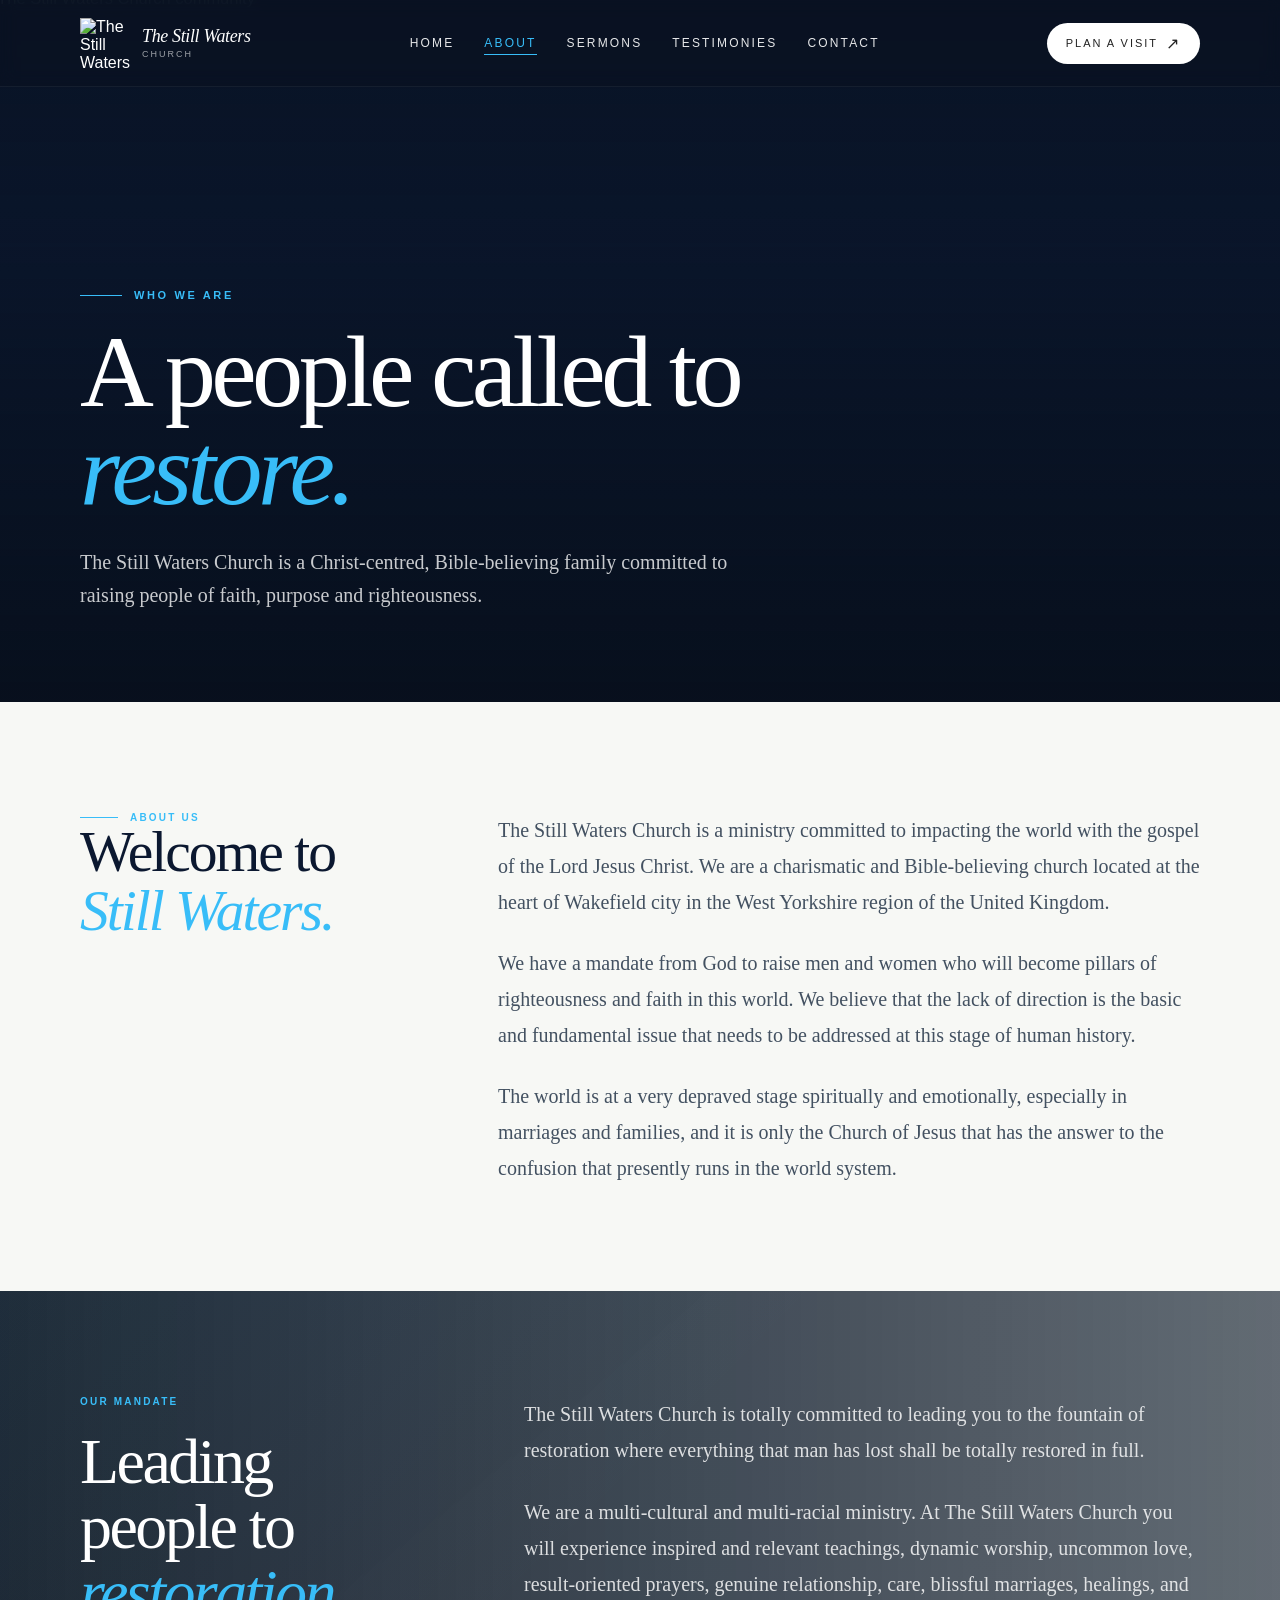
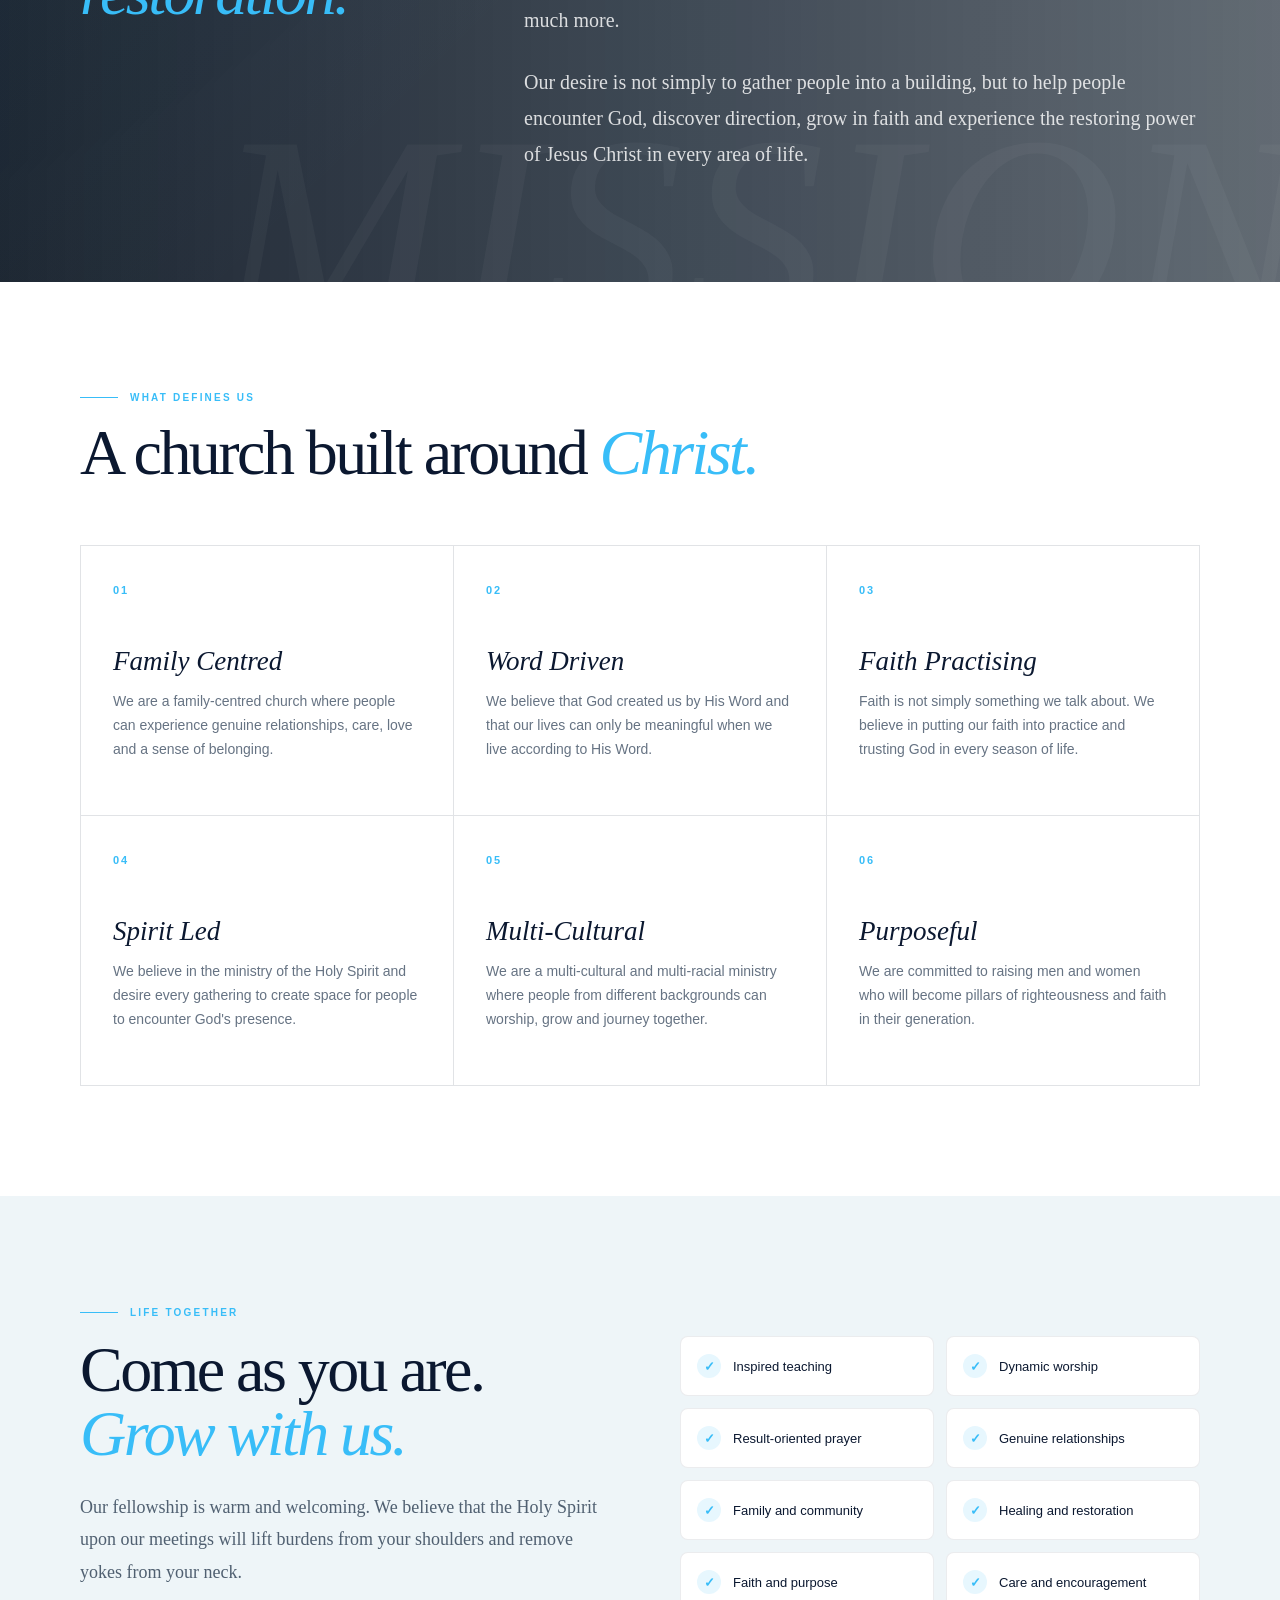
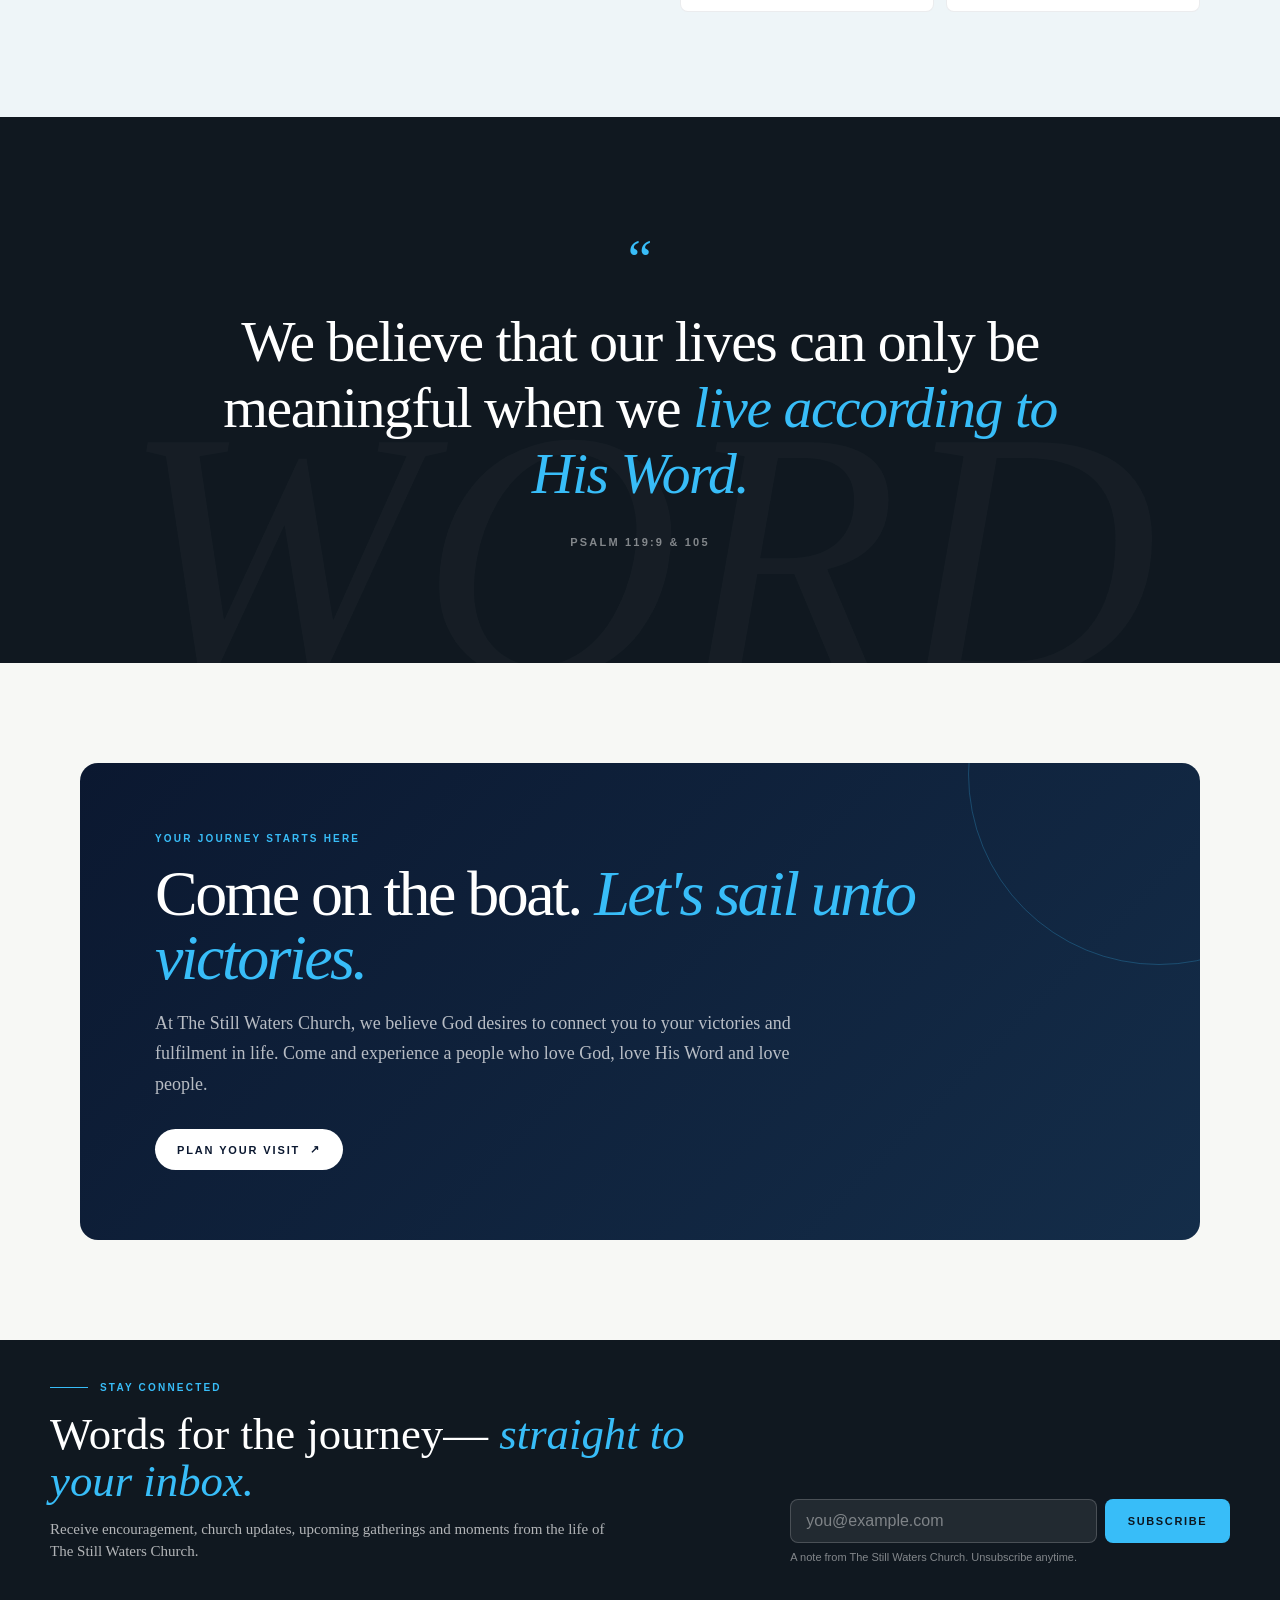
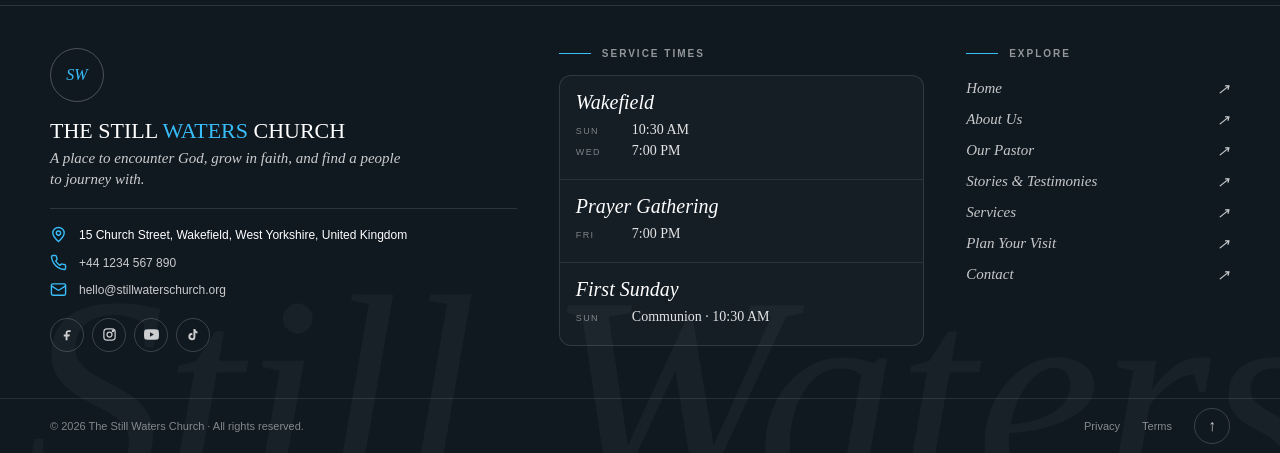
==== about.html @ c9cd7950 "Add files via upload" ====
<!DOCTYPE html>
<html lang="en">
<head>

<meta charset="UTF-8">
<meta name="viewport" content="width=device-width, initial-scale=1.0">

<title>About Us | The Still Waters Church</title>

<style>

/* =========================================================
   THE STILL WATERS CHURCH
   ABOUT US PAGE
========================================================= */

:root {
  --sw-blue: #38BDF8;
  --sw-blue-light: #7dd3fc;
  --sw-navy: #0b1830;
  --sw-dark: #101820;
  --sw-dark-2: #17232d;
  --sw-white: #ffffff;
  --sw-offwhite: #f7f8f5;
  --sw-text: #263444;
  --sw-muted: #667383;
  --sw-border: rgba(11,24,48,0.12);
}

* {
  box-sizing: border-box;
}

html {
  scroll-behavior: smooth;
}

body {
  margin: 0;
  overflow-x: hidden;
  background: var(--sw-offwhite);
  color: var(--sw-text);
  font-family: Arial, Helvetica, sans-serif;
}

img {
  max-width: 100%;
}

button,
input {
  font: inherit;
}

.container {
  width: 100%;
  max-width: 1200px;
  margin: 0 auto;
  padding-left: 24px;
  padding-right: 24px;
}


/* =========================================================
   FIXED NAVIGATION
========================================================= */

.hero-nav {
  position: fixed;
  top: 0;
  left: 0;
  right: 0;

  z-index: 1000;

  width: 100%;

  background: rgba(10, 15, 25, 0.22);

  backdrop-filter: blur(8px);
  -webkit-backdrop-filter: blur(8px);

  border-bottom: 1px solid rgba(255,255,255,0.05);

  transition:
    background-color 0.4s ease,
    box-shadow 0.4s ease,
    border-color 0.4s ease,
    backdrop-filter 0.4s ease;
}

.hero-nav.scrolled {
  background: rgba(255,255,255,0.96);

  border-bottom-color:
    rgba(11,24,48,0.12);

  box-shadow:
    0 8px 30px rgba(11,24,48,0.12);

  backdrop-filter: blur(18px);
  -webkit-backdrop-filter: blur(18px);
}

.nav-inner {
  display: flex;
  align-items: center;
  justify-content: space-between;

  padding-top: 18px;
  padding-bottom: 18px;

  transition: padding 0.3s ease;
}

.hero-nav.scrolled .nav-inner {
  padding-top: 12px;
  padding-bottom: 12px;
}


/* =========================================================
   BRAND
========================================================= */

.brand {
  display: flex;
  align-items: center;
  gap: 12px;

  color: white;
  text-decoration: none;
}

.brand-logo {
  width: 50px;
  height: 50px;

  object-fit: contain;

  transition:
    transform 0.5s ease,
    width 0.3s ease,
    height 0.3s ease;
}

.brand:hover .brand-logo {
  transform: rotate(3deg);
}

.hero-nav.scrolled .brand-logo {
  width: 42px;
  height: 42px;
}

.brand-name {
  display: flex;
  flex-direction: column;
  line-height: 1;
}

.brand-main {
  font-family:
    Georgia,
    "Times New Roman",
    serif;

  font-style: italic;
  font-weight: 300;
  font-size: 18px;

  letter-spacing: -0.02em;

  color: white;
}

.brand-sub {
  margin-top: 5px;

  font-size: 9px;
  font-weight: 500;

  text-transform: uppercase;
  letter-spacing: 0.22em;

  color: rgba(255,255,255,0.6);
}

.hero-nav.scrolled .brand-main,
.hero-nav.scrolled .brand-sub {
  color: var(--sw-navy) !important;
}


/* =========================================================
   DESKTOP NAV
========================================================= */

.desktop-nav {
  display: none;
  align-items: center;
  gap: 2px;
}

.nav-item {
  position: relative;
}

.nav-link,
.nav-dropdown {
  display: inline-flex;

  align-items: center;

  gap: 7px;

  padding: 10px 14px;

  border: none;

  background: transparent;

  color: rgba(255, 255, 255, 0.9);

  text-decoration: none;

  font-size: 12px;

  font-weight: 500;

  text-transform: uppercase;

  letter-spacing: 0.18em;

  cursor: pointer;

  transition: color 0.3s ease;
}

.nav-link:hover,
.nav-dropdown:hover {
  color: #38BDF8;
}


/* Text inside navigation links */

.nav-link span:first-child,
.nav-dropdown span:first-child {
  position: relative;
}


/* Underline */

.nav-link span:first-child::after,
.nav-dropdown span:first-child::after {
  content: "";

  position: absolute;

  left: 0;
  right: 0;

  bottom: -5px;

  height: 1px;

  background: #38BDF8;

  transform: scaleX(0);

  transform-origin: left;

  transition: transform 0.3s ease;
}


/* Hover underline */

.nav-link:hover span:first-child::after,
.nav-dropdown:hover span:first-child::after {
  transform: scaleX(1);
}


/* CURRENT PAGE underline */

.nav-link.nav-active span:first-child::after,
.nav-dropdown.nav-active span:first-child::after {
  transform: scaleX(1);
}


/* Keep current page text blue */

.nav-link.nav-active,
.nav-dropdown.nav-active {
  color: #38BDF8;
}


.chevron {
  font-size: 11px;

  transition: transform 0.3s ease;
}

.nav-dropdown:hover .chevron {
  transform: rotate(180deg);
}

.hero-nav.scrolled .nav-link,
.hero-nav.scrolled .nav-dropdown,
.hero-nav.scrolled .chevron {
  color: var(--sw-navy) !important;
}


/* Keep active page blue even after scrolling */

.hero-nav.scrolled .nav-link.nav-active,
.hero-nav.scrolled .nav-dropdown.nav-active {
  color: var(--sw-blue) !important;
}


/* =========================================================
   NAV CTA
========================================================= */

.nav-right {
  display: flex;
  align-items: center;
  gap: 8px;
}

.nav-cta {
  display: none;
  align-items: center;
  gap: 8px;

  margin-left: 8px;

  padding: 11px 19px;

  border-radius: 999px;

  background: white;
  color: #222;

  text-decoration: none;

  font-size: 11px;
  font-weight: 500;

  text-transform: uppercase;
  letter-spacing: 0.18em;

  transition:
    background 0.3s ease,
    color 0.3s ease;
}

.nav-cta:hover {
  background: var(--sw-blue);
  color: white;
}

.hero-nav.scrolled .nav-cta {
  background: var(--sw-navy);
  color: white;
}

.hero-nav.scrolled .nav-cta:hover {
  background: var(--sw-blue);
  color: var(--sw-navy);
}

.nav-cta-arrow {
  font-size: 16px;
}


/* =========================================================
   MOBILE MENU
========================================================= */

.mobile-menu {
  display: inline-flex;

  align-items: center;
  justify-content: center;

  width: 40px;
  height: 40px;

  margin-left: 4px;

  border: 1px solid rgba(255,255,255,0.3);
  border-radius: 50%;

  background: transparent;
  color: white;

  cursor: pointer;
}

.hero-nav.scrolled .mobile-menu {
  border-color: rgba(11,24,48,0.24);
  color: var(--sw-navy);
}

.mobile-menu-icon {
  position: relative;

  width: 18px;
  height: 14px;
}

.mobile-menu-icon span {
  position: absolute;
  left: 0;

  width: 18px;
  height: 1.5px;

  background: white;

  transition:
    transform 0.3s ease,
    top 0.3s ease,
    opacity 0.3s ease;
}

.hero-nav.scrolled .mobile-menu-icon span {
  background: var(--sw-navy);
}

.mobile-menu-icon span:nth-child(1) {
  top: 0;
}

.mobile-menu-icon span:nth-child(2) {
  top: 6px;
}

.mobile-menu-icon span:nth-child(3) {
  top: 12px;
}

.mobile-menu.active .mobile-menu-icon span:nth-child(1) {
  top: 6px;
  transform: rotate(45deg);
}

.mobile-menu.active .mobile-menu-icon span:nth-child(2) {
  opacity: 0;
}

.mobile-menu.active .mobile-menu-icon span:nth-child(3) {
  top: 6px;
  transform: rotate(-45deg);
}


/* =========================================================
   MOBILE NAV
========================================================= */

.mobile-nav {
  position: absolute;

  top: calc(100% + 8px);

  left: 20px;
  right: 20px;

  padding: 12px;

  border:
    1px solid
    rgba(255,255,255,0.15);

  border-radius: 18px;

  background:
    rgba(8,15,25,0.97);

  backdrop-filter: blur(18px);
  -webkit-backdrop-filter: blur(18px);

  opacity: 0;
  visibility: hidden;

  transform: translateY(-10px);

  transition:
    opacity 0.3s ease,
    transform 0.3s ease,
    visibility 0.3s ease;

  pointer-events: none;
}

.mobile-nav.active {
  opacity: 1;
  visibility: visible;

  transform: translateY(0);

  pointer-events: auto;
}

.mobile-nav a {
  width: 100%;

  display: flex;
  align-items: center;
  justify-content: space-between;

  padding: 14px;

  color: rgba(255,255,255,0.9);

  text-decoration: none;

  font-size: 12px;
  font-weight: 500;

  text-transform: uppercase;
  letter-spacing: 0.18em;

  border-radius: 10px;

  transition:
    color 0.3s ease,
    background 0.3s ease;
}

.mobile-nav a:hover {
  color: var(--sw-blue);

  background:
    rgba(56,189,248,0.08);
}


/* ACTIVE MOBILE PAGE */

.mobile-nav a.nav-active {
  color: var(--sw-blue);

  background:
    rgba(56,189,248,0.08);
}

.mobile-nav a.nav-active span:first-child {
  text-decoration: underline;
  text-decoration-color: var(--sw-blue);
  text-decoration-thickness: 1px;
  text-underline-offset: 5px;
}


.mobile-nav-divider {
  width: 100%;
  height: 1px;

  margin: 5px 0;

  background:
    rgba(255,255,255,0.08);
}

.mobile-visit {
  margin-top: 6px;

  background:
    var(--sw-blue) !important;

  color: white !important;

  justify-content: center !important;

  border-radius: 999px !important;
}


/* =========================================================
   ABOUT HERO
========================================================= */

.about-hero {
  position: relative;

  min-height: 78vh;

  display: flex;
  align-items: flex-end;

  overflow: hidden;

  background:
    #0b1830;
}

.about-hero-image {
  position: absolute;

  inset: 0;

  width: 100%;
  height: 100%;

  object-fit: cover;

  object-position: center;

  transform: scale(1.03);

  animation:
    aboutHeroImage 12s ease-out forwards;
}

@keyframes aboutHeroImage {

  from {
    transform: scale(1.08);
  }

  to {
    transform: scale(1.03);
  }

}

.about-hero-overlay {
  position: absolute;

  inset: 0;

  background:
    linear-gradient(
      to bottom,
      rgba(7,14,25,0.45),
      rgba(7,14,25,0.25) 35%,
      rgba(7,14,25,0.82) 100%
    );
}

.about-hero-content {
  position: relative;

  z-index: 2;

  width: 100%;

  padding-top: 160px;
  padding-bottom: 90px;
}

.about-hero-eyebrow {
  display: flex;
  align-items: center;
  gap: 12px;

  margin-bottom: 22px;
}

.about-hero-line {
  width: 42px;
  height: 1px;

  background:
    var(--sw-blue);
}

.about-hero-eyebrow span:last-child {
  color: var(--sw-blue);

  font-size: 11px;
  font-weight: 600;

  text-transform: uppercase;
  letter-spacing: 0.24em;
}

.about-hero-title {
  max-width: 900px;

  margin: 0;

  color: white;

  font-family:
    Georgia,
    "Times New Roman",
    serif;

  font-size:
    clamp(3.3rem, 8vw, 7.2rem);

  font-weight: 400;

  line-height: 0.95;

  letter-spacing: -0.045em;
}

.about-hero-title em {
  color: var(--sw-blue);

  font-weight: 300;
}

.about-hero-description {
  max-width: 650px;

  margin: 28px 0 0;

  color:
    rgba(255,255,255,0.78);

  font-family:
    Georgia,
    "Times New Roman",
    serif;

  font-size:
    clamp(16px, 2vw, 20px);

  line-height: 1.65;
}


/* =========================================================
   INTRODUCTION
========================================================= */

.about-intro {
  background: var(--sw-offwhite);

  padding:
    110px 0
    105px;
}

.about-intro-grid {
  display: grid;

  grid-template-columns:
    0.65fr 1.35fr;

  gap: 80px;

  align-items: start;
}

.section-label {
  display: flex;
  align-items: center;
  gap: 12px;

  color: var(--sw-blue);

  font-size: 10px;
  font-weight: 700;

  text-transform: uppercase;
  letter-spacing: 0.22em;
}

.section-label::before {
  content: "";

  width: 38px;
  height: 1px;

  background:
    var(--sw-blue);
}

.about-intro-title {
  margin: 0;

  font-family:
    Georgia,
    "Times New Roman",
    serif;

  font-size:
    clamp(2.4rem, 4.5vw, 4.5rem);

  font-weight: 400;

  line-height: 1.02;

  letter-spacing: -0.035em;

  color: var(--sw-navy);
}

.about-intro-title em {
  color: var(--sw-blue);
  font-weight: 300;
}

.about-copy {
  max-width: 760px;
}

.about-copy p {
  margin: 0 0 25px;

  font-family:
    Georgia,
    "Times New Roman",
    serif;

  font-size:
    clamp(17px, 1.6vw, 20px);

  line-height: 1.8;

  color:
    #435161;
}

.about-copy p:last-child {
  margin-bottom: 0;
}


/* =========================================================
   STATEMENT / MISSION SECTION
========================================================= */

.about-mission {
  position: relative;

  overflow: hidden;

  color: white;

  padding:
    105px 0
    110px;

  background-image:
    linear-gradient(
      90deg,
      rgba(7,16,29,0.91) 0%,
      rgba(7,20,36,0.78) 48%,
      rgba(7,20,36,0.62) 100%
    ),
    url("YOUR_MANDATE_BACKGROUND_IMAGE_URL_HERE");

  background-position:
    center center;

  background-size:
    cover;

  background-repeat:
    no-repeat;

  background-attachment:
    fixed;
}

.about-mission::after {
  content: "";

  position: absolute;

  inset: 0;

  background:
    linear-gradient(
      135deg,
      rgba(56,189,248,0.05),
      transparent 45%
    );

  pointer-events: none;
}

.about-mission::before {
  content: "MISSION";

  position: absolute;

  right: -30px;
  bottom: -65px;

  font-family:
    Georgia,
    "Times New Roman",
    serif;

  font-style: italic;

  font-size:
    clamp(8rem, 22vw, 20rem);

  line-height: 0.8;

  color:
    rgba(255,255,255,0.035);

  pointer-events: none;

  z-index: 1;
}

.about-mission-grid {
  position: relative;
  z-index: 2;

  display: grid;

  grid-template-columns:
    0.7fr 1.3fr;

  gap: 80px;
}

.about-mission-label {
  color: var(--sw-blue);

  font-size: 10px;
  font-weight: 700;

  text-transform: uppercase;
  letter-spacing: 0.22em;
}

.about-mission-title {
  margin: 22px 0 0;

  max-width: 350px;

  font-family:
    Georgia,
    "Times New Roman",
    serif;

  font-size:
    clamp(2.5rem, 5vw, 4.8rem);

  font-weight: 400;

  line-height: 1.02;

  letter-spacing: -0.04em;
}

.about-mission-title em {
  color: var(--sw-blue);

  font-weight: 300;
}

.about-mission-copy {
  max-width: 760px;
}

.about-mission-copy p {
  margin: 0 0 26px;

  color:
    rgba(255,255,255,0.82);

  font-family:
    Georgia,
    "Times New Roman",
    serif;

  font-size:
    clamp(17px, 1.6vw, 20px);

  line-height: 1.8;
}

.about-mission-copy p:last-child {
  margin-bottom: 0;
}


/* =========================================================
   VALUES
========================================================= */

.about-values {
  background: white;

  padding:
    110px 0;
}

.about-values-heading {
  max-width: 720px;

  margin-bottom: 60px;
}

.about-values-title {
  margin: 18px 0 0;

  font-family:
    Georgia,
    "Times New Roman",
    serif;

  font-size:
    clamp(2.5rem, 5vw, 4.8rem);

  font-weight: 400;

  line-height: 1;

  letter-spacing: -0.04em;

  color: var(--sw-navy);
}

.about-values-title em {
  color: var(--sw-blue);
}

.about-values-grid {
  display: grid;

  grid-template-columns:
    repeat(3, 1fr);

  border-top:
    1px solid var(--sw-border);

  border-left:
    1px solid var(--sw-border);
}

.about-value-card {
  min-height: 270px;

  padding: 38px 32px;

  border-right:
    1px solid var(--sw-border);

  border-bottom:
    1px solid var(--sw-border);

  transition:
    background 0.3s ease,
    transform 0.3s ease;
}

.about-value-card:hover {
  background:
    #f7fbfd;

  transform: translateY(-4px);
}

.about-value-number {
  display: block;

  margin-bottom: 50px;

  color: var(--sw-blue);

  font-size: 11px;
  font-weight: 700;

  letter-spacing: 0.18em;
}

.about-value-card h3 {
  margin: 0 0 13px;

  font-family:
    Georgia,
    "Times New Roman",
    serif;

  font-size: 27px;

  font-style: italic;

  font-weight: 400;

  color: var(--sw-navy);
}

.about-value-card p {
  margin: 0;

  color: var(--sw-muted);

  font-size: 14px;

  line-height: 1.7;
}


/* =========================================================
   EXPERIENCE SECTION
========================================================= */

.about-experience {
  background:
    #eef5f8;

  padding:
    105px 0;
}

.about-experience-grid {
  display: grid;

  grid-template-columns:
    1fr 1fr;

  gap: 80px;

  align-items: center;
}

.about-experience-title {
  margin: 20px 0 25px;

  font-family:
    Georgia,
    "Times New Roman",
    serif;

  font-size:
    clamp(2.5rem, 5vw, 4.6rem);

  font-weight: 400;

  line-height: 1;

  letter-spacing: -0.04em;

  color: var(--sw-navy);
}

.about-experience-title em {
  color: var(--sw-blue);
}

.about-experience-copy {
  color: #506071;

  font-family:
    Georgia,
    "Times New Roman",
    serif;

  font-size: 18px;

  line-height: 1.8;
}

.about-experience-list {
  display: grid;

  grid-template-columns:
    1fr 1fr;

  gap: 12px;

  margin-top: 35px;
}

.about-experience-item {
  display: flex;

  align-items: center;

  gap: 12px;

  min-height: 60px;

  padding: 14px 16px;

  background: white;

  border:
    1px solid
    rgba(11,24,48,0.08);

  border-radius: 8px;

  color: var(--sw-navy);

  font-size: 13px;
}

.about-experience-item::before {
  content: "✓";

  display: flex;

  align-items: center;
  justify-content: center;

  width: 24px;
  height: 24px;

  flex-shrink: 0;

  border-radius: 50%;

  background:
    rgba(56,189,248,0.12);

  color: var(--sw-blue);

  font-weight: 700;
}


/* =========================================================
   SCRIPTURE / CLOSING STATEMENT
========================================================= */

.about-scripture {
  position: relative;

  overflow: hidden;

  padding:
    115px 0;

  background:
    var(--sw-dark);

  color: white;

  text-align: center;
}

.about-scripture::before {
  content: "WORD";

  position: absolute;

  left: 50%;
  bottom: -100px;

  transform:
    translateX(-50%);

  font-family:
    Georgia,
    "Times New Roman",
    serif;

  font-size:
    clamp(10rem, 28vw, 25rem);

  font-style: italic;

  color:
    rgba(255,255,255,0.025);

  pointer-events: none;
}

.about-scripture-content {
  position: relative;
  z-index: 2;

  max-width: 850px;

  margin: 0 auto;
}

.about-scripture-mark {
  margin-bottom: 22px;

  color: var(--sw-blue);

  font-family:
    Georgia,
    "Times New Roman",
    serif;

  font-size: 55px;

  line-height: 1;
}

.about-scripture blockquote {
  margin: 0;

  font-family:
    Georgia,
    "Times New Roman",
    serif;

  font-size:
    clamp(2rem, 4.5vw, 4rem);

  font-weight: 400;

  line-height: 1.15;

  letter-spacing: -0.025em;
}

.about-scripture blockquote em {
  color: var(--sw-blue);

  font-weight: 300;
}

.about-scripture-reference {
  margin-top: 28px;

  color:
    rgba(255,255,255,0.48);

  font-size: 11px;
  font-weight: 600;

  text-transform: uppercase;
  letter-spacing: 0.2em;
}


/* =========================================================
   FINAL CTA
========================================================= */

.about-cta {
  background:
    var(--sw-offwhite);

  padding:
    100px 0;
}

.about-cta-box {
  position: relative;

  overflow: hidden;

  padding:
    70px 75px;

  border-radius: 18px;

  background:
    linear-gradient(
      135deg,
      #0b1830,
      #142d49
    );

  color: white;
}

.about-cta-box::after {
  content: "";

  position: absolute;

  width: 380px;
  height: 380px;

  right: -150px;
  top: -180px;

  border-radius: 50%;

  border:
    1px solid
    rgba(56,189,248,0.25);
}

.about-cta-content {
  position: relative;

  z-index: 2;

  max-width: 760px;
}

.about-cta-label {
  color: var(--sw-blue);

  font-size: 10px;
  font-weight: 700;

  text-transform: uppercase;
  letter-spacing: 0.22em;
}

.about-cta-title {
  margin: 18px 0 18px;

  font-family:
    Georgia,
    "Times New Roman",
    serif;

  font-size:
    clamp(2.4rem, 5vw, 4.8rem);

  font-weight: 400;

  line-height: 1;

  letter-spacing: -0.04em;
}

.about-cta-title em {
  color: var(--sw-blue);
}

.about-cta-text {
  max-width: 650px;

  margin: 0;

  color:
    rgba(255,255,255,0.7);

  font-family:
    Georgia,
    "Times New Roman",
    serif;

  font-size: 18px;

  line-height: 1.7;
}

.about-cta-button {
  display: inline-flex;

  align-items: center;

  gap: 10px;

  margin-top: 30px;

  padding: 14px 22px;

  border-radius: 999px;

  background: white;

  color: var(--sw-navy);

  text-decoration: none;

  font-size: 11px;
  font-weight: 700;

  text-transform: uppercase;
  letter-spacing: 0.17em;

  transition:
    background 0.3s ease,
    color 0.3s ease,
    transform 0.3s ease;
}

.about-cta-button:hover {
  background: var(--sw-blue);

  color: white;

  transform: translateY(-2px);
}


/* =========================================================
   SCROLL REVEAL
========================================================= */

.reveal {
  opacity: 0;

  transform: translateY(28px);

  transition:
    opacity 0.8s ease,
    transform 0.8s ease;
}

.reveal.visible {
  opacity: 1;

  transform: translateY(0);
}


/* =========================================================
   FOOTER
========================================================= */

.swc-footer {
  position: relative;

  overflow: hidden;

  background: var(--sw-dark);

  color: white;

  font-family:
    Arial,
    Helvetica,
    sans-serif;

  width: 100%;
}

.swc-footer * {
  box-sizing: border-box;
}

.swc-footer-background-word {
  position: absolute;

  right: -40px;
  bottom: -55px;

  pointer-events: none;

  white-space: nowrap;
}

.swc-footer-background-word span {
  font-family:
    Georgia,
    "Times New Roman",
    serif;

  font-size:
    clamp(9rem,22vw,22rem);

  font-style: italic;

  font-weight: 300;

  line-height: .8;

  color:
    rgba(255,255,255,.035);
}

.swc-footer-container {
  width:
    min(1180px,calc(100% - 40px));

  margin: 0 auto;

  position: relative;

  z-index: 2;
}

.swc-newsletter {
  position: relative;

  border-bottom:
    1px solid
    rgba(255,255,255,.12);
}

.swc-newsletter-inner {
  padding: 42px 0;

  display: grid;

  grid-template-columns:
    minmax(0,1.35fr)
    minmax(320px,.85fr);

  gap: 42px;

  align-items: end;
}

.swc-eyebrow {
  display: flex;

  align-items: center;

  gap: 12px;

  margin-bottom: 18px;
}

.swc-eyebrow-line {
  width: 38px;
  height: 1px;

  background: var(--sw-blue);
}

.swc-eyebrow-text {
  font-size: 10px;

  font-weight: 600;

  letter-spacing: .22em;

  text-transform: uppercase;

  color: var(--sw-blue);
}

.swc-newsletter-title {
  margin: 0;

  max-width: 720px;

  font-family:
    Georgia,
    "Times New Roman",
    serif;

  font-size:
    clamp(1.85rem,3.5vw,3.15rem);

  line-height: 1.05;

  font-weight: 400;
}

.swc-newsletter-title em {
  color: var(--sw-blue);
}

.swc-newsletter-description {
  margin: 12px 0 0;

  max-width: 560px;

  color:
    rgba(255,255,255,.68);

  font-family:
    Georgia,
    "Times New Roman",
    serif;

  font-size: 15px;

  line-height: 1.5;
}

.swc-newsletter-form-row {
  display: flex;

  gap: 8px;
}

.swc-input-wrapper {
  position: relative;

  flex: 1;
}

.swc-email-input {
  width: 100%;

  height: 44px;

  border:
    1px solid
    rgba(255,255,255,.18);

  border-radius: 8px;

  background:
    rgba(255,255,255,.08);

  color: white;

  padding:
    0 15px;

  outline: none;
}

.swc-email-input::placeholder {
  color:
    rgba(255,255,255,.42);
}

.swc-email-input:focus {
  border-color:
    var(--sw-blue);
}

.swc-subscribe-btn {
  height: 44px;

  min-width: 125px;

  border: 0;

  border-radius: 8px;

  background:
    var(--sw-blue);

  color:
    #0d1720;

  font-size: 11px;

  font-weight: 700;

  letter-spacing: .15em;

  text-transform: uppercase;

  cursor: pointer;
}

.swc-newsletter-note {
  margin: 8px 0 0;

  color:
    rgba(255,255,255,.48);

  font-size: 11px;
}

.swc-newsletter-message {
  display: none;

  color:
    var(--sw-blue);

  font-size: 12px;
}

.swc-newsletter-message.show {
  display: block;
}

.swc-main-footer {
  padding:
    42px 0 46px;
}

.swc-footer-grid {
  display: grid;

  grid-template-columns:
    1.15fr .9fr .65fr;

  gap: 42px;
}

.swc-logo-placeholder {
  display: inline-flex;

  align-items: center;
  justify-content: center;

  width: 54px;
  height: 54px;

  margin-bottom: 16px;

  border:
    1px solid
    rgba(255,255,255,.25);

  border-radius: 50%;

  color: var(--sw-blue);

  font-family:
    Georgia,
    "Times New Roman",
    serif;

  font-style: italic;

  text-decoration: none;
}

.swc-brand-name {
  margin: 0 0 4px;

  font-family:
    Georgia,
    "Times New Roman",
    serif;

  font-size: 22px;

  font-weight: 400;
}

.swc-brand-name span {
  color: var(--sw-blue);
}

.swc-brand-tagline {
  max-width: 360px;

  margin: 0 0 17px;

  color:
    rgba(255,255,255,.78);

  font-family:
    Georgia,
    "Times New Roman",
    serif;

  font-size: 15px;

  font-style: italic;

  line-height: 1.45;
}

.swc-small-line {
  width: 100%;
  height: 1px;

  margin-bottom: 17px;

  background:
    rgba(255,255,255,.12);
}

.swc-contact-list {
  list-style: none;

  padding: 0;
  margin: 0 0 18px;
}

.swc-contact-list li {
  display: flex;

  gap: 12px;

  margin-bottom: 9px;

  font-size: 12px;

  line-height: 1.55;
}

.swc-contact-icon {
  width: 17px;
  height: 17px;

  flex-shrink: 0;

  color: var(--sw-blue);
}

.swc-contact-list a {
  color:
    rgba(255,255,255,.78);

  text-decoration: none;
}

.swc-socials {
  display: flex;

  gap: 8px;
}

.swc-social {
  width: 34px;
  height: 34px;

  display: flex;

  align-items: center;
  justify-content: center;

  border:
    1px solid
    rgba(255,255,255,.18);

  border-radius: 50%;

  color:
    rgba(255,255,255,.78);

  text-decoration: none;

  transition:
    .3s ease;
}

.swc-social:hover {
  background:
    var(--sw-blue);

  color:
    var(--sw-dark);

  border-color:
    var(--sw-blue);
}

.swc-social svg {
  width: 15px;
  height: 15px;
}

.swc-column-heading {
  display: flex;

  align-items: center;

  gap: 11px;

  margin-bottom: 16px;
}

.swc-column-heading-line {
  width: 32px;
  height: 1px;

  background:
    var(--sw-blue);
}

.swc-column-heading span {
  font-size: 10px;

  font-weight: 600;

  letter-spacing: .2em;

  text-transform: uppercase;

  color:
    rgba(255,255,255,.55);
}

.swc-service-box {
  overflow: hidden;

  border:
    1px solid
    rgba(255,255,255,.12);

  border-radius: 12px;

  background:
    rgba(255,255,255,.025);
}

.swc-service-location {
  padding:
    15px 16px;

  border-bottom:
    1px solid
    rgba(255,255,255,.09);
}

.swc-service-location:last-child {
  border-bottom: 0;
}

.swc-service-location h4 {
  margin: 0 0 8px;

  font-family:
    Georgia,
    "Times New Roman",
    serif;

  font-size: 20px;

  font-style: italic;

  font-weight: 300;
}

.swc-service-row {
  display: flex;

  align-items: baseline;

  gap: 12px;

  margin-bottom: 5px;
}

.swc-service-day {
  width: 44px;

  flex-shrink: 0;

  color:
    rgba(255,255,255,.45);

  font-size: 9px;

  letter-spacing: .15em;

  text-transform: uppercase;
}

.swc-service-time {
  color:
    rgba(255,255,255,.88);

  font-family:
    Georgia,
    "Times New Roman",
    serif;

  font-size: 14px;
}

.swc-footer-nav {
  list-style: none;

  padding: 0;
  margin: 0;
}

.swc-footer-nav li {
  margin-bottom: 3px;
}

.swc-footer-nav a {
  display: flex;

  align-items: center;

  justify-content: space-between;

  padding: 5px 0;

  color:
    rgba(255,255,255,.76);

  font-family:
    Georgia,
    "Times New Roman",
    serif;

  font-size: 15px;

  font-style: italic;

  text-decoration: none;

  transition:
    .3s ease;
}

.swc-footer-nav a:hover {
  color:
    var(--sw-blue);
}

.swc-footer-nav svg {
  width: 14px;
  height: 14px;

  opacity: 0;

  transition: .3s ease;
}

.swc-footer-nav a:hover svg {
  opacity: 1;
}

.swc-footer-bottom {
  border-top:
    1px solid
    rgba(255,255,255,.1);
}

.swc-footer-bottom-inner {
  min-height: 54px;

  display: flex;

  align-items: center;

  justify-content: space-between;

  gap: 20px;
}

.swc-copyright {
  margin: 0;

  color:
    rgba(255,255,255,.48);

  font-size: 11px;
}

.swc-legal {
  display: flex;

  align-items: center;

  gap: 22px;
}

.swc-legal a {
  color:
    rgba(255,255,255,.5);

  font-size: 11px;

  text-decoration: none;
}

.swc-scroll-top {
  width: 36px;
  height: 36px;

  display: flex;

  align-items: center;
  justify-content: center;

  border:
    1px solid
    rgba(255,255,255,.18);

  border-radius: 50%;

  background: transparent;

  color:
    rgba(255,255,255,.75);

  cursor: pointer;
}

.swc-scroll-top:hover {
  background:
    var(--sw-blue);

  border-color:
    var(--sw-blue);

  color:
    var(--sw-dark);
}


/* =========================================================
   DESKTOP BREAKPOINT
========================================================= */

@media (min-width: 1024px) {

  .container {
    padding-left: 40px;
    padding-right: 40px;
  }

  .desktop-nav {
    display: flex;
  }

  .nav-cta {
    display: inline-flex;
  }

  .mobile-menu {
    display: none;
  }

  .mobile-nav {
    display: none;
  }

}


/* =========================================================
   TABLET
========================================================= */

@media (max-width: 950px) {

  .about-intro-grid,
  .about-mission-grid,
  .about-experience-grid {
    grid-template-columns: 1fr;

    gap: 40px;
  }

  .about-intro,
  .about-mission,
  .about-values,
  .about-experience {
    padding:
      80px 0;
  }

  .about-values-grid {
    grid-template-columns:
      1fr 1fr;
  }

  .swc-newsletter-inner {
    grid-template-columns: 1fr;

    gap: 28px;
  }

  .swc-footer-grid {
    grid-template-columns:
      1fr 1fr;

    gap: 34px 30px;
  }

  .swc-brand {
    grid-column: 1 / -1;
  }

}


/* =========================================================
   MOBILE
========================================================= */

@media (max-width: 767px) {

  .container {
    padding-left: 20px;
    padding-right: 20px;
  }

  .nav-inner {
    padding-top: 15px;
    padding-bottom: 15px;
  }

  .hero-nav.scrolled .nav-inner {
    padding-top: 10px;
    padding-bottom: 10px;
  }

  .brand-logo {
    width: 42px;
    height: 42px;
  }

  .hero-nav.scrolled .brand-logo {
    width: 38px;
    height: 38px;
  }

  .brand-main {
    font-size: 16px;
  }

  .brand-sub {
    font-size: 8px;
  }

  .about-hero {
    min-height: 75vh;
  }

  .about-hero-content {
    padding-top: 150px;
    padding-bottom: 65px;
  }

  .about-hero-title {
    font-size:
      clamp(3rem,15vw,5rem);
  }

  .about-hero-description {
    font-size: 16px;
  }

  .about-intro,
  .about-mission,
  .about-values,
  .about-experience,
  .about-scripture,
  .about-cta {
    padding:
      70px 0;
  }

  .about-mission {
    background-attachment: scroll;
    background-position: center center;
  }

  .about-values-grid {
    grid-template-columns: 1fr;
  }

  .about-value-card {
    min-height: auto;
  }

  .about-value-number {
    margin-bottom: 35px;
  }

  .about-experience-list {
    grid-template-columns: 1fr;
  }

  .about-cta-box {
    padding:
      45px 28px;
  }

  .swc-footer-container {
    width:
      min(100% - 30px,1180px);
  }

  .swc-newsletter-inner {
    padding:
      34px 0;
  }

  .swc-newsletter-form-row {
    flex-direction: column;
  }

  .swc-subscribe-btn {
    width: 100%;
  }

  .swc-main-footer {
    padding:
      34px 0 38px;
  }

  .swc-footer-grid {
    grid-template-columns: 1fr;

    gap: 32px;
  }

  .swc-brand {
    grid-column: auto;
  }

  .swc-footer-bottom-inner {
    min-height: auto;

    padding:
      16px 0;

    flex-direction: column;

    align-items: flex-start;
  }

  .swc-legal {
    width: 100%;

    justify-content:
      space-between;
  }

}


/* =========================================================
   REDUCED MOTION
========================================================= */

@media (prefers-reduced-motion: reduce) {

  html {
    scroll-behavior: auto;
  }

  *,
  *::before,
  *::after {

    animation-duration: 0.01ms !important;

    animation-iteration-count: 1 !important;

    transition-duration: 0.01ms !important;

  }

}

</style>

</head>

<body>


<!-- =======================================================
     FIXED HEADER
======================================================== -->

<header class="hero-nav" id="heroNav">

  <div class="container">

    <div class="nav-inner">

      <a href="index.html" class="brand">

        <img
          class="brand-logo"
          src="https://storage.googleapis.com/production-fatcow-v1-0-3/043/200043/aFNWj1vP/de960ecce32c4847a9ca3c0269ac7518"
          alt="The Still Waters Church"
        >

        <span class="brand-name">

          <span class="brand-main">
            The Still Waters
          </span>

          <span class="brand-sub">
            Church
          </span>

        </span>

      </a>


      <!-- =================================================
           DESKTOP NAV
      ================================================== -->

      <nav class="desktop-nav">

        <div class="nav-item">

          <a
            href="index.html"
            class="nav-link"
          >

            <span>
              Home
            </span>

          </a>

        </div>


        <div class="nav-item">

          <a
            href="about.html"
            class="nav-link nav-active"
            aria-current="page"
          >

            <span>
              About
            </span>

          </a>

        </div>


        <div class="nav-item">

          <a
            href="sermons.html"
            class="nav-link"
          >

            <span>
              Sermons
            </span>

          </a>

        </div>


        <div class="nav-item">

          <a
            href="testimonies.html"
            class="nav-link"
          >

            <span>
              Testimonies
            </span>

          </a>

        </div>


        <div class="nav-item">

          <a
            href="contact.html"
            class="nav-link"
          >

            <span>
              Contact
            </span>

          </a>

        </div>

      </nav>


      <div class="nav-right">

        <a
          href="#"
          class="nav-cta"
        >

          <span>
            Plan a visit
          </span>

          <span class="nav-cta-arrow">
            ↗
          </span>

        </a>


        <button
          type="button"
          class="mobile-menu"
          id="mobileMenuButton"
          aria-label="Open menu"
          aria-expanded="false"
        >

          <span class="mobile-menu-icon">

            <span></span>
            <span></span>
            <span></span>

          </span>

        </button>

      </div>

    </div>


    <!-- =================================================
         MOBILE NAV
    ================================================== -->

    <nav
      class="mobile-nav"
      id="mobileNav"
      aria-hidden="true"
    >

      <a
        href="index.html"
      >

        <span>
          Home
        </span>

        <span>
          ↗
        </span>

      </a>


      <a
        href="about.html"
        class="nav-active"
        aria-current="page"
      >

        <span>
          About
        </span>

        <span>
          ↗
        </span>

      </a>


      <a
        href="sermons.html"
      >

        <span>
          Sermons
        </span>

        <span>
          ↗
        </span>

      </a>


      <a
        href="testimonies.html"
      >

        <span>
          Testimonies
        </span>

        <span>
          ↗
        </span>

      </a>


      <a
        href="contact.html"
      >

        <span>
          Contact
        </span>

        <span>
          ↗
        </span>

      </a>


      <div class="mobile-nav-divider"></div>


      <a
        href="#"
        class="mobile-visit"
      >

        <span>
          Plan a visit
        </span>

        <span>
          ↗
        </span>

      </a>

    </nav>

  </div>

</header>


<!-- =======================================================
     ABOUT HERO
======================================================== -->

<section
  class="about-hero"
  id="about"
>

  <img
    class="about-hero-image"
    src="YOUR_ABOUT_HERO_IMAGE_URL_HERE"
    alt="The Still Waters Church community"
  >

  <div class="about-hero-overlay"></div>

  <div class="about-hero-content">

    <div class="container">

      <div class="about-hero-eyebrow">

        <span class="about-hero-line"></span>

        <span>
          Who We Are
        </span>

      </div>


      <h1 class="about-hero-title">

        A people called to
        <em>restore.</em>

      </h1>


      <p class="about-hero-description">

        The Still Waters Church is a Christ-centred,
        Bible-believing family committed to raising
        people of faith, purpose and righteousness.

      </p>

    </div>

  </div>

</section>


<!-- =======================================================
     INTRODUCTION
======================================================== -->

<section class="about-intro reveal">

  <div class="container">

    <div class="about-intro-grid">

      <div>

        <div class="section-label">
          About Us
        </div>

        <h2 class="about-intro-title">

          Welcome to
          <em>Still Waters.</em>

        </h2>

      </div>


      <div class="about-copy">

        <p>

          The Still Waters Church is a ministry committed
          to impacting the world with the gospel of the
          Lord Jesus Christ. We are a charismatic and
          Bible-believing church located at the heart of
          Wakefield city in the West Yorkshire region of
          the United Kingdom.

        </p>


        <p>

          We have a mandate from God to raise men and women
          who will become pillars of righteousness and faith
          in this world. We believe that the lack of direction
          is the basic and fundamental issue that needs to be
          addressed at this stage of human history.

        </p>


        <p>

          The world is at a very depraved stage spiritually
          and emotionally, especially in marriages and families,
          and it is only the Church of Jesus that has the answer
          to the confusion that presently runs in the world system.

        </p>

      </div>

    </div>

  </div>

</section>


<!-- =======================================================
     OUR MANDATE
======================================================== -->

<section
  class="about-mission reveal"
  id="mandate"
>

  <div class="container">

    <div class="about-mission-grid">

      <div>

        <div class="about-mission-label">
          Our Mandate
        </div>


        <h2 class="about-mission-title">

          Leading people to
          <em>restoration.</em>

        </h2>

      </div>


      <div class="about-mission-copy">

        <p>

          The Still Waters Church is totally committed to
          leading you to the fountain of restoration where
          everything that man has lost shall be totally
          restored in full.

        </p>


        <p>

          We are a multi-cultural and multi-racial ministry.
          At The Still Waters Church you will experience
          inspired and relevant teachings, dynamic worship,
          uncommon love, result-oriented prayers, genuine
          relationship, care, blissful marriages, healings,
          and much more.

        </p>


        <p>

          Our desire is not simply to gather people into a
          building, but to help people encounter God, discover
          direction, grow in faith and experience the restoring
          power of Jesus Christ in every area of life.

        </p>

      </div>

    </div>

  </div>

</section>


<!-- =======================================================
     WHAT DEFINES US
======================================================== -->

<section class="about-values reveal">

  <div class="container">

    <div class="about-values-heading">

      <div class="section-label">
        What Defines Us
      </div>


      <h2 class="about-values-title">

        A church built around
        <em>Christ.</em>

      </h2>

    </div>


    <div class="about-values-grid">


      <article class="about-value-card">

        <span class="about-value-number">
          01
        </span>

        <h3>
          Family Centred
        </h3>

        <p>

          We are a family-centred church where people
          can experience genuine relationships, care,
          love and a sense of belonging.

        </p>

      </article>


      <article class="about-value-card">

        <span class="about-value-number">
          02
        </span>

        <h3>
          Word Driven
        </h3>

        <p>

          We believe that God created us by His Word
          and that our lives can only be meaningful
          when we live according to His Word.

        </p>

      </article>


      <article class="about-value-card">

        <span class="about-value-number">
          03
        </span>

        <h3>
          Faith Practising
        </h3>

        <p>

          Faith is not simply something we talk about.
          We believe in putting our faith into practice
          and trusting God in every season of life.

        </p>

      </article>


      <article class="about-value-card">

        <span class="about-value-number">
          04
        </span>

        <h3>
          Spirit Led
        </h3>

        <p>

          We believe in the ministry of the Holy Spirit
          and desire every gathering to create space for
          people to encounter God's presence.

        </p>

      </article>


      <article class="about-value-card">

        <span class="about-value-number">
          05
        </span>

        <h3>
          Multi-Cultural
        </h3>

        <p>

          We are a multi-cultural and multi-racial ministry
          where people from different backgrounds can worship,
          grow and journey together.

        </p>

      </article>


      <article class="about-value-card">

        <span class="about-value-number">
          06
        </span>

        <h3>
          Purposeful
        </h3>

        <p>

          We are committed to raising men and women who will
          become pillars of righteousness and faith in their
          generation.

        </p>

      </article>


    </div>

  </div>

</section>


<!-- =======================================================
     CHURCH EXPERIENCE
======================================================== -->

<section class="about-experience reveal">

  <div class="container">

    <div class="about-experience-grid">

      <div>

        <div class="section-label">
          Life Together
        </div>


        <h2 class="about-experience-title">

          Come as you are.
          <em>Grow with us.</em>

        </h2>


        <p class="about-experience-copy">

          Our fellowship is warm and welcoming.
          We believe that the Holy Spirit upon our
          meetings will lift burdens from your shoulders
          and remove yokes from your neck.

        </p>

      </div>


      <div>

        <div class="about-experience-list">

          <div class="about-experience-item">
            Inspired teaching
          </div>

          <div class="about-experience-item">
            Dynamic worship
          </div>

          <div class="about-experience-item">
            Result-oriented prayer
          </div>

          <div class="about-experience-item">
            Genuine relationships
          </div>

          <div class="about-experience-item">
            Family and community
          </div>

          <div class="about-experience-item">
            Healing and restoration
          </div>

          <div class="about-experience-item">
            Faith and purpose
          </div>

          <div class="about-experience-item">
            Care and encouragement
          </div>

        </div>

      </div>

    </div>

  </div>

</section>


<!-- =======================================================
     SCRIPTURE
======================================================== -->

<section class="about-scripture reveal">

  <div class="container">

    <div class="about-scripture-content">

      <div class="about-scripture-mark">
        “
      </div>


      <blockquote>

        We believe that our lives
        can only be meaningful when
        we <em>live according to His Word.</em>

      </blockquote>


      <div class="about-scripture-reference">

        Psalm 119:9 &amp; 105

      </div>

    </div>

  </div>

</section>


<!-- =======================================================
     FINAL INVITATION
======================================================== -->

<section class="about-cta reveal">

  <div class="container">

    <div class="about-cta-box">

      <div class="about-cta-content">

        <div class="about-cta-label">

          Your Journey Starts Here

        </div>


        <h2 class="about-cta-title">

          Come on the boat.
          <em>Let's sail unto victories.</em>

        </h2>


        <p class="about-cta-text">

          At The Still Waters Church, we believe God desires
          to connect you to your victories and fulfilment in
          life. Come and experience a people who love God,
          love His Word and love people.

        </p>


        <a
          href="#"
          class="about-cta-button"
        >

          Plan Your Visit

          <span>
            ↗
          </span>

        </a>

      </div>

    </div>

  </div>

</section>


<!-- =======================================================
     FOOTER
======================================================== -->

<footer class="swc-footer">

  <div class="swc-footer-background-word">

    <span>
      Still Waters
    </span>

  </div>


  <!-- NEWSLETTER -->

  <section class="swc-newsletter">

    <div class="swc-footer-container">

      <div class="swc-newsletter-inner">

        <div>

          <div class="swc-eyebrow">

            <span class="swc-eyebrow-line"></span>

            <span class="swc-eyebrow-text">
              Stay Connected
            </span>

          </div>


          <h2 class="swc-newsletter-title">

            Words for the journey—
            <em>straight to your inbox.</em>

          </h2>


          <p class="swc-newsletter-description">

            Receive encouragement, church updates,
            upcoming gatherings and moments from the
            life of The Still Waters Church.

          </p>

        </div>


        <div>

          <form
            class="swc-newsletter-form"
            id="swcNewsletterForm"
          >

            <div class="swc-newsletter-form-row">

              <div class="swc-input-wrapper">

                <input
                  id="swcEmail"
                  class="swc-email-input"
                  type="email"
                  placeholder="you@example.com"
                  required
                >

              </div>


              <button
                class="swc-subscribe-btn"
                type="submit"
              >

                Subscribe

              </button>

            </div>

          </form>


          <p class="swc-newsletter-note">

            A note from The Still Waters Church.
            Unsubscribe anytime.

          </p>


          <p
            class="swc-newsletter-message"
            id="swcNewsletterMessage"
          >

            Thank you for joining us. We'll be in touch.

          </p>

        </div>

      </div>

    </div>

  </section>


  <!-- MAIN FOOTER -->

  <div class="swc-main-footer">

    <div class="swc-footer-container">

      <div class="swc-footer-grid">


        <!-- CHURCH -->

        <div class="swc-brand">

          <a
            href="index.html"
            class="swc-logo-placeholder"
          >

            SW

          </a>


          <h3 class="swc-brand-name">

            THE STILL
            <span>WATERS</span>
            CHURCH

          </h3>


          <p class="swc-brand-tagline">

            A place to encounter God, grow in faith,
            and find a people to journey with.

          </p>


          <div class="swc-small-line"></div>


          <ul class="swc-contact-list">


            <li>

              <svg
                class="swc-contact-icon"
                viewBox="0 0 24 24"
                fill="none"
                stroke="currentColor"
                stroke-width="2"
              >

                <path
                  d="M20 10c0 5-8 12-8 12S4 15 4 10a8 8 0 1 1 16 0Z"
                />

                <circle
                  cx="12"
                  cy="10"
                  r="3"
                />

              </svg>


              <span>

                15 Church Street, Wakefield,
                West Yorkshire, United Kingdom

              </span>

            </li>


            <li>

              <svg
                class="swc-contact-icon"
                viewBox="0 0 24 24"
                fill="none"
                stroke="currentColor"
                stroke-width="2"
              >

                <path
                  d="M22 16.92v3a2 2 0 0 1-2.18 2
                  19.79 19.79 0 0 1-8.63-3.07
                  19.5 19.5 0 0 1-6-6
                  19.79 19.79 0 0 1-3.07-8.67
                  A2 2 0 0 1 4.11 2h3a2 2 0 0 1 2 1.72
                  12.84 12.84 0 0 0 .7 2.81
                  2 2 0 0 1-.45 2.11L8.09 9.91
                  a16 16 0 0 0 6 6l1.27-1.27
                  a2 2 0 0 1 2.11-.45
                  12.84 12.84 0 0 0 2.81.7
                  A2 2 0 0 1 22 16.92z"
                />

              </svg>


              <a href="tel:+441234567890">

                +44 1234 567 890

              </a>

            </li>


            <li>

              <svg
                class="swc-contact-icon"
                viewBox="0 0 24 24"
                fill="none"
                stroke="currentColor"
                stroke-width="2"
              >

                <path
                  d="m22 7-9 5.7a2 2 0 0 1-2 0L2 7"
                />

                <rect
                  x="2"
                  y="4"
                  width="20"
                  height="16"
                  rx="2"
                />

              </svg>


              <a href="mailto:hello@stillwaterschurch.org">

                hello@stillwaterschurch.org

              </a>

            </li>

          </ul>


          <div class="swc-socials">


            <a
              href="#"
              class="swc-social"
              aria-label="Facebook"
            >

              <svg
                viewBox="0 0 24 24"
                fill="currentColor"
              >

                <path
                  d="M14 8h3V5h-3c-3.3 0-5 1.7-5 5v2H6v3h3v6h3v-6h3l1-3h-4v-2c0-1.3.7-2 2-2z"
                />

              </svg>

            </a>


            <a
              href="#"
              class="swc-social"
              aria-label="Instagram"
            >

              <svg
                viewBox="0 0 24 24"
                fill="none"
                stroke="currentColor"
                stroke-width="2"
              >

                <rect
                  x="3"
                  y="3"
                  width="18"
                  height="18"
                  rx="5"
                />

                <circle
                  cx="12"
                  cy="12"
                  r="4"
                />

                <circle
                  cx="17.5"
                  cy="6.5"
                  r="1"
                />

              </svg>

            </a>


            <a
              href="#"
              class="swc-social"
              aria-label="YouTube"
            >

              <svg
                viewBox="0 0 24 24"
                fill="currentColor"
              >

                <path
                  d="M23.5 6.2a3 3 0 0 0-2.1-2.1C19.5 3.5 12 3.5 12 3.5s-7.5 0-9.4.6A3 3 0 0 0 .5 6.2 31 31 0 0 0 0 12a31 31 0 0 0 .5 5.8 3 3 0 0 0 2.1 2.1c1.9.6 9.4.6 9.4.6s7.5 0 9.4-.6a3 3 0 0 0 2.1-2.1A31 31 0 0 0 24 12a31 31 0 0 0-.5-5.8zM9.6 15.6V8.4l6.3 3.6-6.3 3.6z"
                />

              </svg>

            </a>


            <a
              href="#"
              class="swc-social"
              aria-label="TikTok"
            >

              <svg
                viewBox="0 0 24 24"
                fill="currentColor"
              >

                <path
                  d="M15 3c.3 2 1.5 3.6 3.4 4.2v3.1c-1.3-.1-2.5-.5-3.4-1.2v6.3a5.6 5.6 0 1 1-4.8-5.5v3.2a2.4 2.4 0 1 0 1.7 2.3V3H15z"
                />

              </svg>

            </a>

          </div>

        </div>


        <!-- SERVICE TIMES -->

        <div>

          <div class="swc-column-heading">

            <span class="swc-column-heading-line"></span>

            <span>
              Service Times
            </span>

          </div>


          <div class="swc-service-box">


            <div class="swc-service-location">

              <h4>
                Wakefield
              </h4>


              <div class="swc-service-row">

                <span class="swc-service-day">
                  Sun
                </span>

                <span class="swc-service-time">
                  10:30 AM
                </span>

              </div>


              <div class="swc-service-row">

                <span class="swc-service-day">
                  Wed
                </span>

                <span class="swc-service-time">
                  7:00 PM
                </span>

              </div>

            </div>


            <div class="swc-service-location">

              <h4>
                Prayer Gathering
              </h4>


              <div class="swc-service-row">

                <span class="swc-service-day">
                  Fri
                </span>

                <span class="swc-service-time">
                  7:00 PM
                </span>

              </div>

            </div>


            <div class="swc-service-location">

              <h4>
                First Sunday
              </h4>


              <div class="swc-service-row">

                <span class="swc-service-day">
                  Sun
                </span>

                <span class="swc-service-time">
                  Communion · 10:30 AM
                </span>

              </div>

            </div>

          </div>

        </div>


        <!-- EXPLORE -->

        <div>

          <div class="swc-column-heading">

            <span class="swc-column-heading-line"></span>

            <span>
              Explore
            </span>

          </div>


          <ul class="swc-footer-nav">


            <li>

              <a href="index.html">

                <span>
                  Home
                </span>

                <span>
                  ↗
                </span>

              </a>

            </li>


            <li>

              <a href="about.html">

                <span>
                  About Us
                </span>

                <span>
                  ↗
                </span>

              </a>

            </li>


            <li>

              <a href="#">

                <span>
                  Our Pastor
                </span>

                <span>
                  ↗
                </span>

              </a>

            </li>


            <li>

              <a href="#">

                <span>
                  Stories &amp; Testimonies
                </span>

                <span>
                  ↗
                </span>

              </a>

            </li>


            <li>

              <a href="#">

                <span>
                  Services
                </span>

                <span>
                  ↗
                </span>

              </a>

            </li>


            <li>

              <a href="#">

                <span>
                  Plan Your Visit
                </span>

                <span>
                  ↗
                </span>

              </a>

            </li>


            <li>

              <a href="#">

                <span>
                  Contact
                </span>

                <span>
                  ↗
                </span>

              </a>

            </li>

          </ul>

        </div>

      </div>

    </div>

  </div>


  <!-- BOTTOM BAR -->

  <div class="swc-footer-bottom">

    <div class="swc-footer-container">

      <div class="swc-footer-bottom-inner">


        <p class="swc-copyright">

          ©
          <span id="swcYear">
            2026
          </span>

          The Still Waters Church ·
          All rights reserved.

        </p>


        <div class="swc-legal">

          <a href="#">
            Privacy
          </a>

          <a href="#">
            Terms
          </a>


          <button
            class="swc-scroll-top"
            id="swcScrollTop"
            aria-label="Back to top"
          >

            ↑

          </button>

        </div>

      </div>

    </div>

  </div>

</footer>


<script>

/* =========================================================
   THE STILL WATERS CHURCH
   ABOUT PAGE JAVASCRIPT
========================================================= */

(function () {

  "use strict";


  /* =======================================================
     ELEMENTS
  ======================================================= */

  var mobileMenuButton =
    document.getElementById(
      "mobileMenuButton"
    );

  var mobileNav =
    document.getElementById(
      "mobileNav"
    );

  var heroNav =
    document.getElementById(
      "heroNav"
    );


  /* =======================================================
     MOBILE MENU
  ======================================================= */

  if (
    mobileMenuButton &&
    mobileNav
  ) {

    mobileMenuButton.addEventListener(
      "click",
      function () {

        var isOpen =
          mobileMenuButton.classList.toggle(
            "active"
          );


        mobileNav.classList.toggle(
          "active",
          isOpen
        );


        mobileMenuButton.setAttribute(
          "aria-expanded",
          isOpen
        );


        mobileMenuButton.setAttribute(
          "aria-label",
          isOpen
            ? "Close menu"
            : "Open menu"
        );


        mobileNav.setAttribute(
          "aria-hidden",
          !isOpen
        );

      }
    );


    var mobileLinks =
      mobileNav.querySelectorAll(
        "a"
      );


    mobileLinks.forEach(
      function (link) {

        link.addEventListener(
          "click",
          function () {

            mobileMenuButton.classList.remove(
              "active"
            );


            mobileNav.classList.remove(
              "active"
            );


            mobileMenuButton.setAttribute(
              "aria-expanded",
              "false"
            );


            mobileMenuButton.setAttribute(
              "aria-label",
              "Open menu"
            );


            mobileNav.setAttribute(
              "aria-hidden",
              "true"
            );

          }
        );

      }
    );

  }


  /* =======================================================
     NAVIGATION SCROLL
  ======================================================= */

  function handleNavScroll() {

    if (!heroNav) {
      return;
    }


    if (window.scrollY > 30) {

      heroNav.classList.add(
        "scrolled"
      );

    } else {

      heroNav.classList.remove(
        "scrolled"
      );

    }

  }


  window.addEventListener(
    "scroll",
    handleNavScroll,
    {
      passive: true
    }
  );


  handleNavScroll();


  /* =======================================================
     CLOSE MOBILE MENU ON RESIZE
  ======================================================= */

  window.addEventListener(
    "resize",
    function () {

      if (
        window.innerWidth >= 1024 &&
        mobileMenuButton &&
        mobileNav
      ) {

        mobileMenuButton.classList.remove(
          "active"
        );


        mobileNav.classList.remove(
          "active"
        );


        mobileMenuButton.setAttribute(
          "aria-expanded",
          "false"
        );


        mobileMenuButton.setAttribute(
          "aria-label",
          "Open menu"
        );


        mobileNav.setAttribute(
          "aria-hidden",
          "true"
        );

      }

    }
  );


  /* =======================================================
     ACTIVE PAGE NAVIGATION
  ======================================================= */

  function setActivePageLink() {

    var currentPath =
      window.location.pathname
        .toLowerCase();


    /*
      Get the actual page filename.

      If the browser is on the root URL,
      treat it as index.html.
    */

    var currentPage =
      currentPath.split("/").pop() ||
      "index.html";


    var pageLinks =
      document.querySelectorAll(
        ".desktop-nav a.nav-link, .mobile-nav a"
      );


    pageLinks.forEach(
      function (link) {

        var href =
          link.getAttribute("href");


        /*
          Ignore empty links and # links,
          such as Plan a Visit.
        */

        if (
          !href ||
          href === "#"
        ) {

          return;

        }


        var linkPage =
          href
            .split("#")[0]
            .split("/")
            .pop()
            .toLowerCase();


        /*
          Compare the actual page filenames.
        */

        if (
          linkPage === currentPage
        ) {

          link.classList.add(
            "nav-active"
          );


          link.setAttribute(
            "aria-current",
            "page"
          );

        } else {

          link.classList.remove(
            "nav-active"
          );


          link.removeAttribute(
            "aria-current"
          );

        }

      }
    );

  }


  setActivePageLink();


  /* =======================================================
     SCROLL REVEAL
  ======================================================= */

  var revealElements =
    document.querySelectorAll(
      ".reveal"
    );


  if (
    "IntersectionObserver"
    in window
  ) {

    var observer =
      new IntersectionObserver(
        function (entries) {

          entries.forEach(
            function (entry) {

              if (
                entry.isIntersecting
              ) {

                entry.target.classList.add(
                  "visible"
                );


                observer.unobserve(
                  entry.target
                );

              }

            }
          );

        },
        {
          threshold: 0.12
        }
      );


    revealElements.forEach(
      function (element) {

        observer.observe(
          element
        );

      }
    );

  } else {

    revealElements.forEach(
      function (element) {

        element.classList.add(
          "visible"
        );

      }
    );

  }


  /* =======================================================
     NEWSLETTER
  ======================================================= */

  var newsletterForm =
    document.getElementById(
      "swcNewsletterForm"
    );


  var newsletterMessage =
    document.getElementById(
      "swcNewsletterMessage"
    );


  if (newsletterForm) {

    newsletterForm.addEventListener(
      "submit",
      function (event) {

        event.preventDefault();


        if (newsletterMessage) {

          newsletterMessage.classList.add(
            "show"
          );

        }


        newsletterForm.reset();


        setTimeout(
          function () {

            if (newsletterMessage) {

              newsletterMessage.classList.remove(
                "show"
              );

            }

          },
          5000
        );

      }
    );

  }


  /* =======================================================
     CURRENT YEAR
  ======================================================= */

  var yearElement =
    document.getElementById(
      "swcYear"
    );


  if (yearElement) {

    yearElement.textContent =
      new Date().getFullYear();

  }


  /* =======================================================
     BACK TO TOP
  ======================================================= */

  var scrollTopButton =
    document.getElementById(
      "swcScrollTop"
    );


  if (scrollTopButton) {

    scrollTopButton.addEventListener(
      "click",
      function () {

        window.scrollTo({

          top: 0,

          behavior: "smooth"

        });

      }
    );

  }


})();

</script>

</body>
</html>
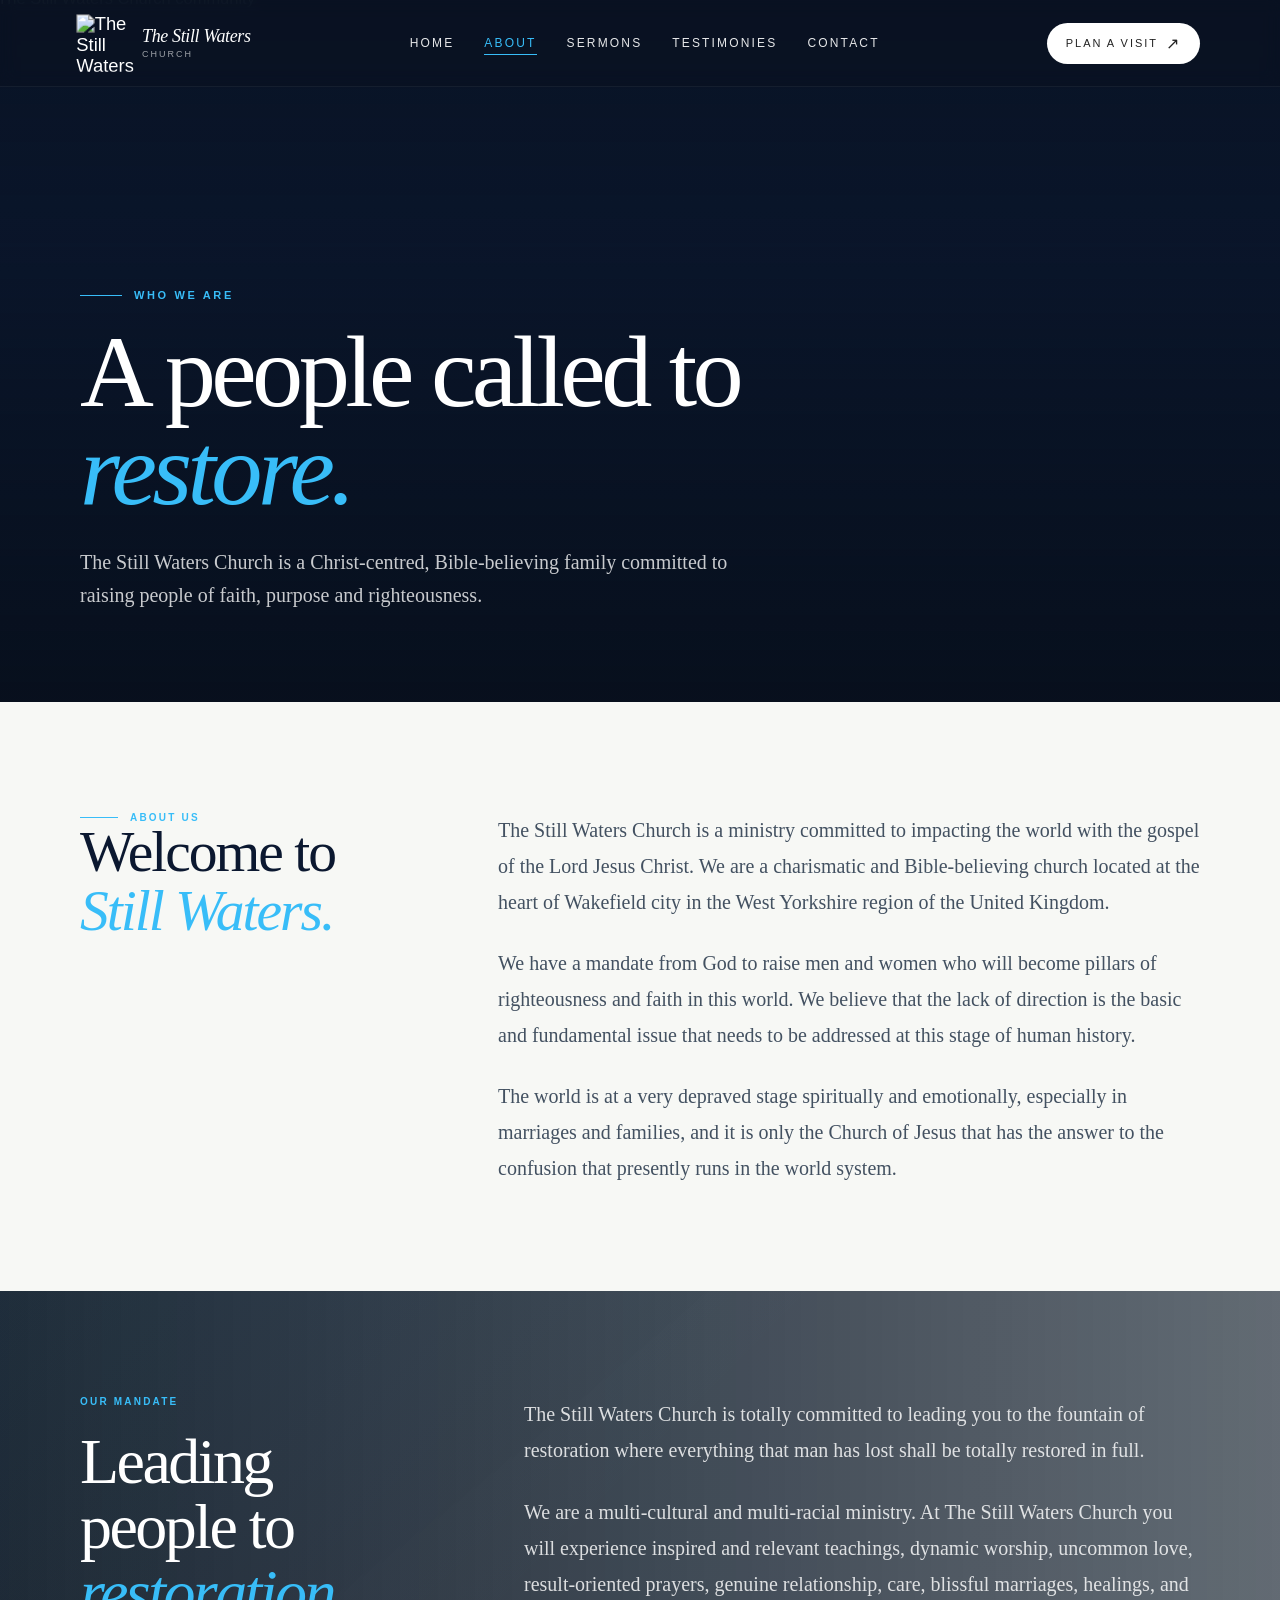
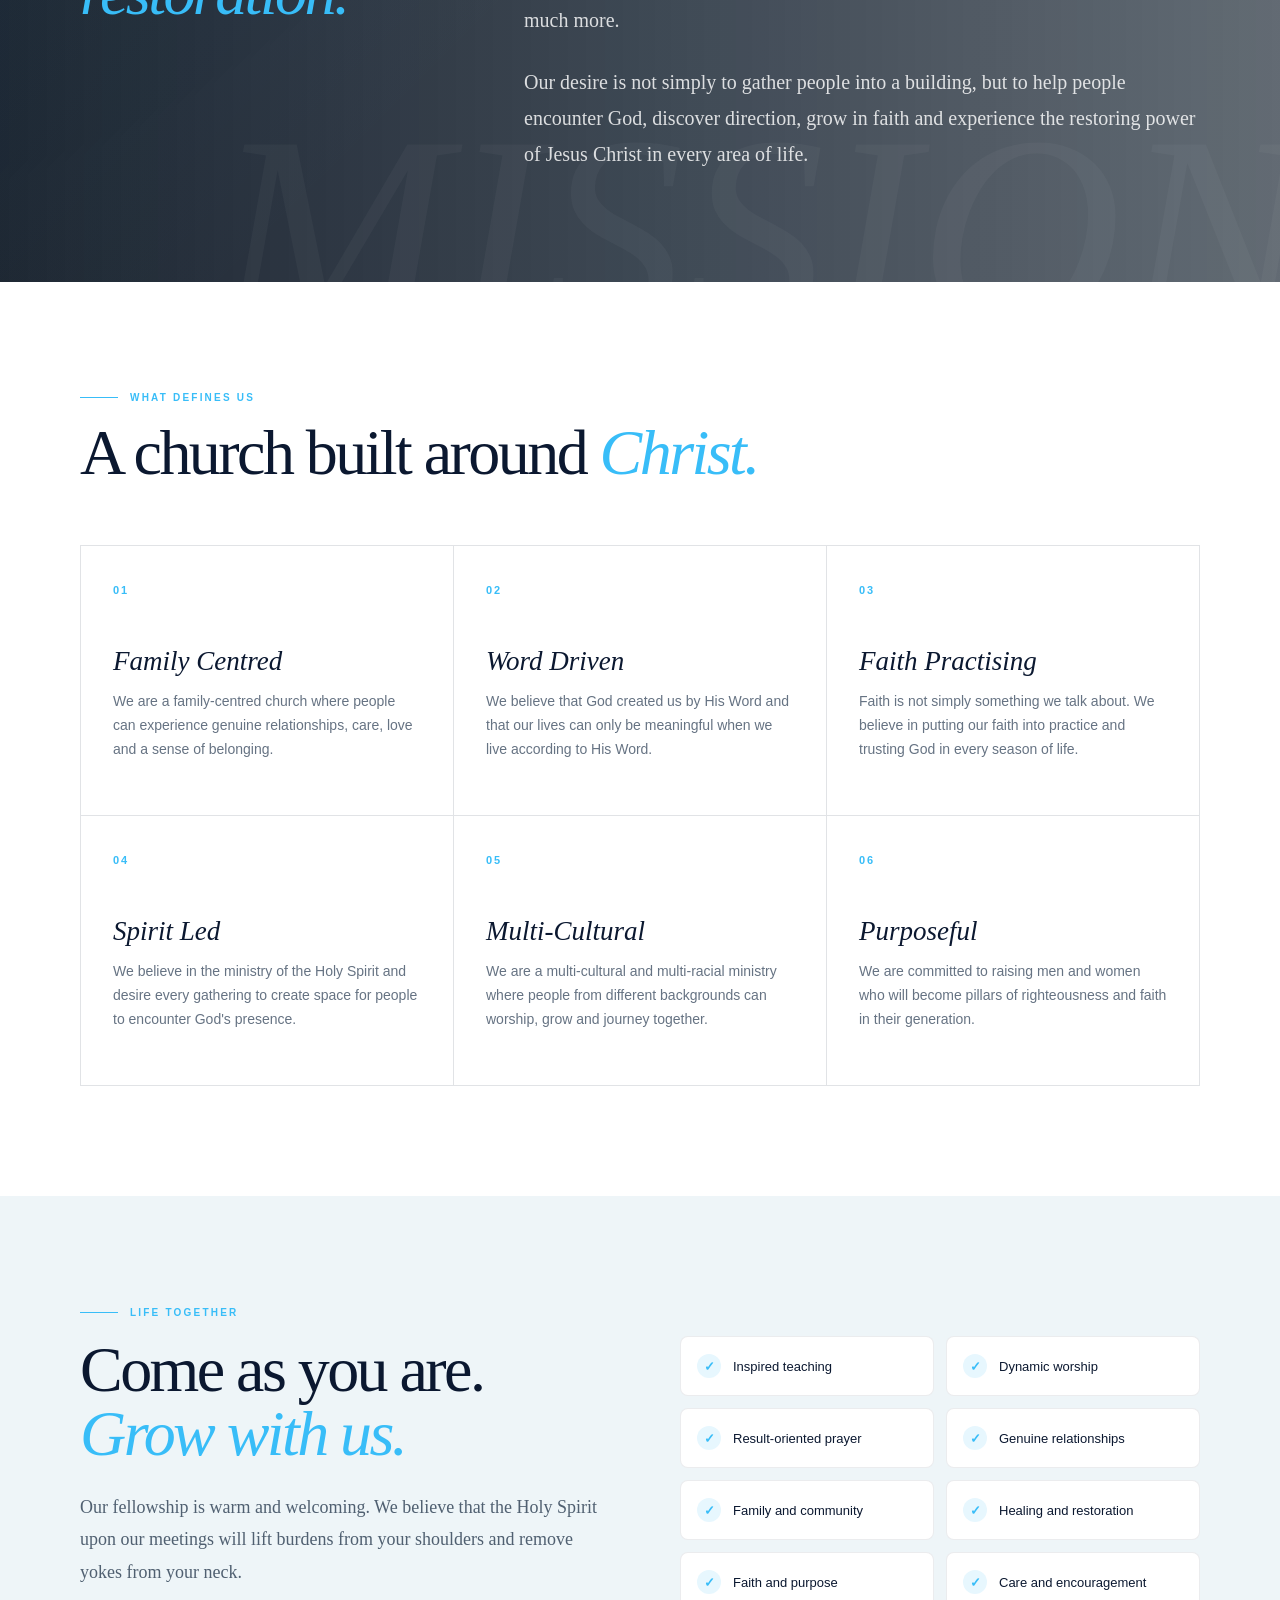
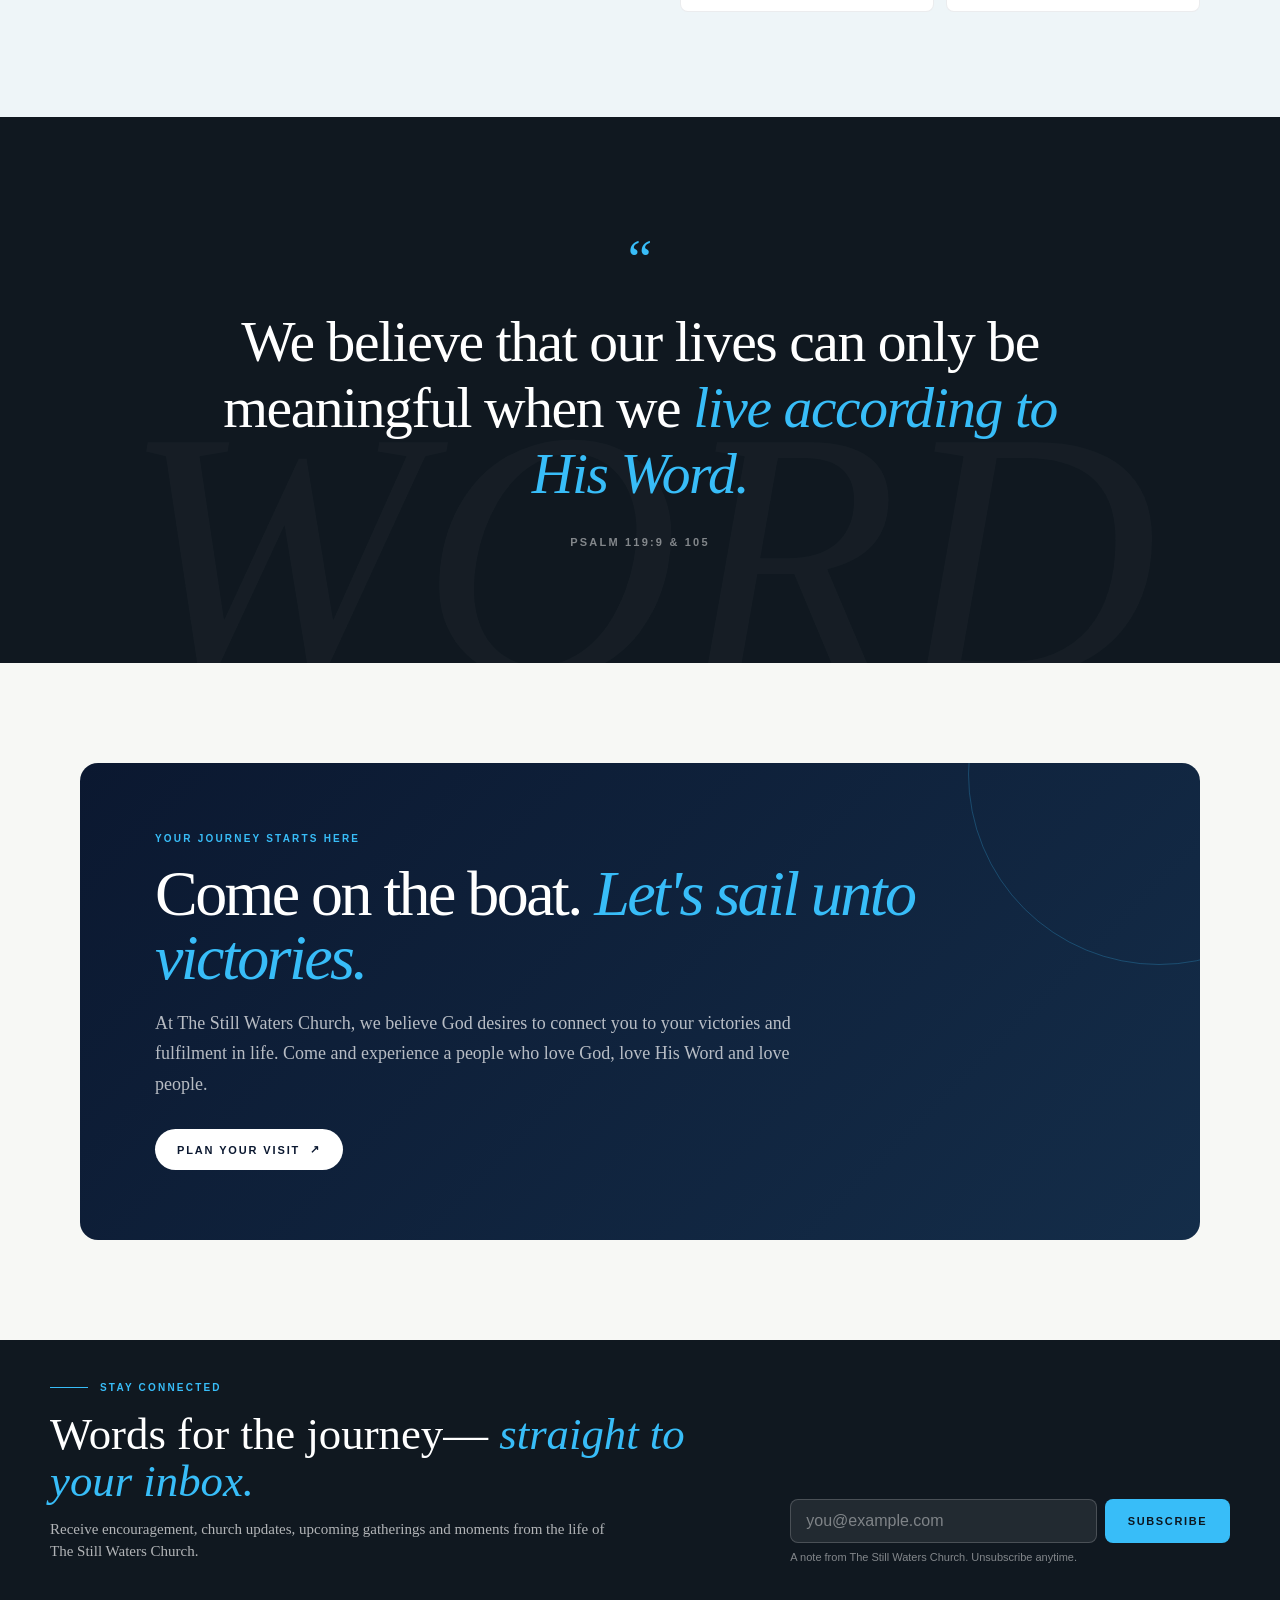
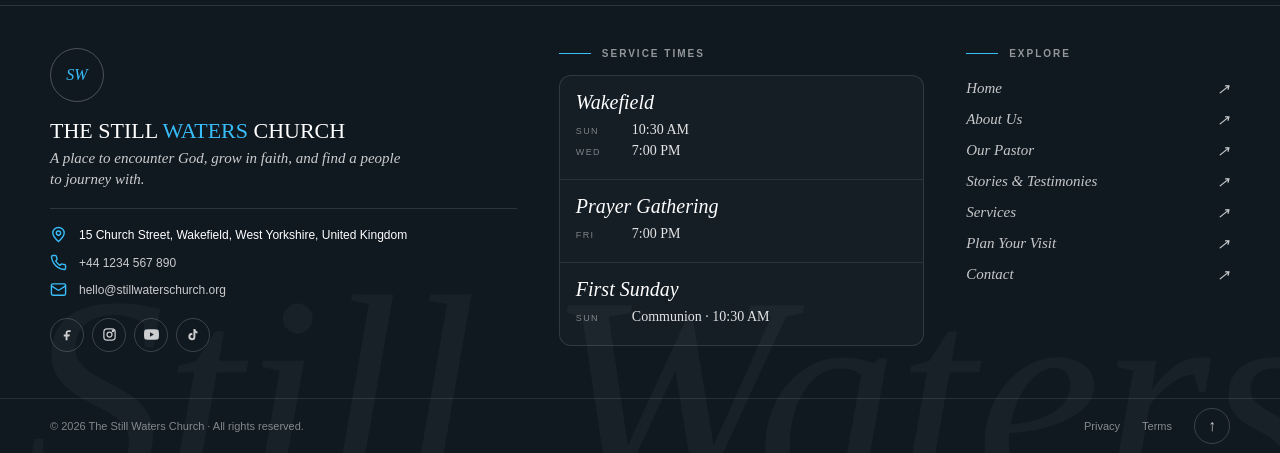
==== commit 63e690bf: "Updated all arrows across the five pages to render as text-style arrows, avoiding emoji-style render" ====
--- a/about.html
+++ b/about.html
@@ -7,2415 +7,7 @@
 
 <title>About Us | The Still Waters Church</title>
 
-<style>
-
-/* =========================================================
-   THE STILL WATERS CHURCH
-   ABOUT US PAGE
-========================================================= */
-
-:root {
-  --sw-blue: #38BDF8;
-  --sw-blue-light: #7dd3fc;
-  --sw-navy: #0b1830;
-  --sw-dark: #101820;
-  --sw-dark-2: #17232d;
-  --sw-white: #ffffff;
-  --sw-offwhite: #f7f8f5;
-  --sw-text: #263444;
-  --sw-muted: #667383;
-  --sw-border: rgba(11,24,48,0.12);
-}
-
-* {
-  box-sizing: border-box;
-}
-
-html {
-  scroll-behavior: smooth;
-}
-
-body {
-  margin: 0;
-  overflow-x: hidden;
-  background: var(--sw-offwhite);
-  color: var(--sw-text);
-  font-family: Arial, Helvetica, sans-serif;
-}
-
-img {
-  max-width: 100%;
-}
-
-button,
-input {
-  font: inherit;
-}
-
-.container {
-  width: 100%;
-  max-width: 1200px;
-  margin: 0 auto;
-  padding-left: 24px;
-  padding-right: 24px;
-}
-
-
-/* =========================================================
-   FIXED NAVIGATION
-========================================================= */
-
-.hero-nav {
-  position: fixed;
-  top: 0;
-  left: 0;
-  right: 0;
-
-  z-index: 1000;
-
-  width: 100%;
-
-  background: rgba(10, 15, 25, 0.22);
-
-  backdrop-filter: blur(8px);
-  -webkit-backdrop-filter: blur(8px);
-
-  border-bottom: 1px solid rgba(255,255,255,0.05);
-
-  transition:
-    background-color 0.4s ease,
-    box-shadow 0.4s ease,
-    border-color 0.4s ease,
-    backdrop-filter 0.4s ease;
-}
-
-.hero-nav.scrolled {
-  background: rgba(255,255,255,0.96);
-
-  border-bottom-color:
-    rgba(11,24,48,0.12);
-
-  box-shadow:
-    0 8px 30px rgba(11,24,48,0.12);
-
-  backdrop-filter: blur(18px);
-  -webkit-backdrop-filter: blur(18px);
-}
-
-.nav-inner {
-  display: flex;
-  align-items: center;
-  justify-content: space-between;
-
-  padding-top: 18px;
-  padding-bottom: 18px;
-
-  transition: padding 0.3s ease;
-}
-
-.hero-nav.scrolled .nav-inner {
-  padding-top: 12px;
-  padding-bottom: 12px;
-}
-
-
-/* =========================================================
-   BRAND
-========================================================= */
-
-.brand {
-  display: flex;
-  align-items: center;
-  gap: 12px;
-
-  color: white;
-  text-decoration: none;
-}
-
-.brand-logo {
-  width: 50px;
-  height: 50px;
-
-  object-fit: contain;
-
-  transition:
-    transform 0.5s ease,
-    width 0.3s ease,
-    height 0.3s ease;
-}
-
-.brand:hover .brand-logo {
-  transform: rotate(3deg);
-}
-
-.hero-nav.scrolled .brand-logo {
-  width: 42px;
-  height: 42px;
-}
-
-.brand-name {
-  display: flex;
-  flex-direction: column;
-  line-height: 1;
-}
-
-.brand-main {
-  font-family:
-    Georgia,
-    "Times New Roman",
-    serif;
-
-  font-style: italic;
-  font-weight: 300;
-  font-size: 18px;
-
-  letter-spacing: -0.02em;
-
-  color: white;
-}
-
-.brand-sub {
-  margin-top: 5px;
-
-  font-size: 9px;
-  font-weight: 500;
-
-  text-transform: uppercase;
-  letter-spacing: 0.22em;
-
-  color: rgba(255,255,255,0.6);
-}
-
-.hero-nav.scrolled .brand-main,
-.hero-nav.scrolled .brand-sub {
-  color: var(--sw-navy) !important;
-}
-
-
-/* =========================================================
-   DESKTOP NAV
-========================================================= */
-
-.desktop-nav {
-  display: none;
-  align-items: center;
-  gap: 2px;
-}
-
-.nav-item {
-  position: relative;
-}
-
-.nav-link,
-.nav-dropdown {
-  display: inline-flex;
-
-  align-items: center;
-
-  gap: 7px;
-
-  padding: 10px 14px;
-
-  border: none;
-
-  background: transparent;
-
-  color: rgba(255, 255, 255, 0.9);
-
-  text-decoration: none;
-
-  font-size: 12px;
-
-  font-weight: 500;
-
-  text-transform: uppercase;
-
-  letter-spacing: 0.18em;
-
-  cursor: pointer;
-
-  transition: color 0.3s ease;
-}
-
-.nav-link:hover,
-.nav-dropdown:hover {
-  color: #38BDF8;
-}
-
-
-/* Text inside navigation links */
-
-.nav-link span:first-child,
-.nav-dropdown span:first-child {
-  position: relative;
-}
-
-
-/* Underline */
-
-.nav-link span:first-child::after,
-.nav-dropdown span:first-child::after {
-  content: "";
-
-  position: absolute;
-
-  left: 0;
-  right: 0;
-
-  bottom: -5px;
-
-  height: 1px;
-
-  background: #38BDF8;
-
-  transform: scaleX(0);
-
-  transform-origin: left;
-
-  transition: transform 0.3s ease;
-}
-
-
-/* Hover underline */
-
-.nav-link:hover span:first-child::after,
-.nav-dropdown:hover span:first-child::after {
-  transform: scaleX(1);
-}
-
-
-/* CURRENT PAGE underline */
-
-.nav-link.nav-active span:first-child::after,
-.nav-dropdown.nav-active span:first-child::after {
-  transform: scaleX(1);
-}
-
-
-/* Keep current page text blue */
-
-.nav-link.nav-active,
-.nav-dropdown.nav-active {
-  color: #38BDF8;
-}
-
-
-.chevron {
-  font-size: 11px;
-
-  transition: transform 0.3s ease;
-}
-
-.nav-dropdown:hover .chevron {
-  transform: rotate(180deg);
-}
-
-.hero-nav.scrolled .nav-link,
-.hero-nav.scrolled .nav-dropdown,
-.hero-nav.scrolled .chevron {
-  color: var(--sw-navy) !important;
-}
-
-
-/* Keep active page blue even after scrolling */
-
-.hero-nav.scrolled .nav-link.nav-active,
-.hero-nav.scrolled .nav-dropdown.nav-active {
-  color: var(--sw-blue) !important;
-}
-
-
-/* =========================================================
-   NAV CTA
-========================================================= */
-
-.nav-right {
-  display: flex;
-  align-items: center;
-  gap: 8px;
-}
-
-.nav-cta {
-  display: none;
-  align-items: center;
-  gap: 8px;
-
-  margin-left: 8px;
-
-  padding: 11px 19px;
-
-  border-radius: 999px;
-
-  background: white;
-  color: #222;
-
-  text-decoration: none;
-
-  font-size: 11px;
-  font-weight: 500;
-
-  text-transform: uppercase;
-  letter-spacing: 0.18em;
-
-  transition:
-    background 0.3s ease,
-    color 0.3s ease;
-}
-
-.nav-cta:hover {
-  background: var(--sw-blue);
-  color: white;
-}
-
-.hero-nav.scrolled .nav-cta {
-  background: var(--sw-navy);
-  color: white;
-}
-
-.hero-nav.scrolled .nav-cta:hover {
-  background: var(--sw-blue);
-  color: var(--sw-navy);
-}
-
-.nav-cta-arrow {
-  font-size: 16px;
-}
-
-
-/* =========================================================
-   MOBILE MENU
-========================================================= */
-
-.mobile-menu {
-  display: inline-flex;
-
-  align-items: center;
-  justify-content: center;
-
-  width: 40px;
-  height: 40px;
-
-  margin-left: 4px;
-
-  border: 1px solid rgba(255,255,255,0.3);
-  border-radius: 50%;
-
-  background: transparent;
-  color: white;
-
-  cursor: pointer;
-}
-
-.hero-nav.scrolled .mobile-menu {
-  border-color: rgba(11,24,48,0.24);
-  color: var(--sw-navy);
-}
-
-.mobile-menu-icon {
-  position: relative;
-
-  width: 18px;
-  height: 14px;
-}
-
-.mobile-menu-icon span {
-  position: absolute;
-  left: 0;
-
-  width: 18px;
-  height: 1.5px;
-
-  background: white;
-
-  transition:
-    transform 0.3s ease,
-    top 0.3s ease,
-    opacity 0.3s ease;
-}
-
-.hero-nav.scrolled .mobile-menu-icon span {
-  background: var(--sw-navy);
-}
-
-.mobile-menu-icon span:nth-child(1) {
-  top: 0;
-}
-
-.mobile-menu-icon span:nth-child(2) {
-  top: 6px;
-}
-
-.mobile-menu-icon span:nth-child(3) {
-  top: 12px;
-}
-
-.mobile-menu.active .mobile-menu-icon span:nth-child(1) {
-  top: 6px;
-  transform: rotate(45deg);
-}
-
-.mobile-menu.active .mobile-menu-icon span:nth-child(2) {
-  opacity: 0;
-}
-
-.mobile-menu.active .mobile-menu-icon span:nth-child(3) {
-  top: 6px;
-  transform: rotate(-45deg);
-}
-
-
-/* =========================================================
-   MOBILE NAV
-========================================================= */
-
-.mobile-nav {
-  position: absolute;
-
-  top: calc(100% + 8px);
-
-  left: 20px;
-  right: 20px;
-
-  padding: 12px;
-
-  border:
-    1px solid
-    rgba(255,255,255,0.15);
-
-  border-radius: 18px;
-
-  background:
-    rgba(8,15,25,0.97);
-
-  backdrop-filter: blur(18px);
-  -webkit-backdrop-filter: blur(18px);
-
-  opacity: 0;
-  visibility: hidden;
-
-  transform: translateY(-10px);
-
-  transition:
-    opacity 0.3s ease,
-    transform 0.3s ease,
-    visibility 0.3s ease;
-
-  pointer-events: none;
-}
-
-.mobile-nav.active {
-  opacity: 1;
-  visibility: visible;
-
-  transform: translateY(0);
-
-  pointer-events: auto;
-}
-
-.mobile-nav a {
-  width: 100%;
-
-  display: flex;
-  align-items: center;
-  justify-content: space-between;
-
-  padding: 14px;
-
-  color: rgba(255,255,255,0.9);
-
-  text-decoration: none;
-
-  font-size: 12px;
-  font-weight: 500;
-
-  text-transform: uppercase;
-  letter-spacing: 0.18em;
-
-  border-radius: 10px;
-
-  transition:
-    color 0.3s ease,
-    background 0.3s ease;
-}
-
-.mobile-nav a:hover {
-  color: var(--sw-blue);
-
-  background:
-    rgba(56,189,248,0.08);
-}
-
-
-/* ACTIVE MOBILE PAGE */
-
-.mobile-nav a.nav-active {
-  color: var(--sw-blue);
-
-  background:
-    rgba(56,189,248,0.08);
-}
-
-.mobile-nav a.nav-active span:first-child {
-  text-decoration: underline;
-  text-decoration-color: var(--sw-blue);
-  text-decoration-thickness: 1px;
-  text-underline-offset: 5px;
-}
-
-
-.mobile-nav-divider {
-  width: 100%;
-  height: 1px;
-
-  margin: 5px 0;
-
-  background:
-    rgba(255,255,255,0.08);
-}
-
-.mobile-visit {
-  margin-top: 6px;
-
-  background:
-    var(--sw-blue) !important;
-
-  color: white !important;
-
-  justify-content: center !important;
-
-  border-radius: 999px !important;
-}
-
-
-/* =========================================================
-   ABOUT HERO
-========================================================= */
-
-.about-hero {
-  position: relative;
-
-  min-height: 78vh;
-
-  display: flex;
-  align-items: flex-end;
-
-  overflow: hidden;
-
-  background:
-    #0b1830;
-}
-
-.about-hero-image {
-  position: absolute;
-
-  inset: 0;
-
-  width: 100%;
-  height: 100%;
-
-  object-fit: cover;
-
-  object-position: center;
-
-  transform: scale(1.03);
-
-  animation:
-    aboutHeroImage 12s ease-out forwards;
-}
-
-@keyframes aboutHeroImage {
-
-  from {
-    transform: scale(1.08);
-  }
-
-  to {
-    transform: scale(1.03);
-  }
-
-}
-
-.about-hero-overlay {
-  position: absolute;
-
-  inset: 0;
-
-  background:
-    linear-gradient(
-      to bottom,
-      rgba(7,14,25,0.45),
-      rgba(7,14,25,0.25) 35%,
-      rgba(7,14,25,0.82) 100%
-    );
-}
-
-.about-hero-content {
-  position: relative;
-
-  z-index: 2;
-
-  width: 100%;
-
-  padding-top: 160px;
-  padding-bottom: 90px;
-}
-
-.about-hero-eyebrow {
-  display: flex;
-  align-items: center;
-  gap: 12px;
-
-  margin-bottom: 22px;
-}
-
-.about-hero-line {
-  width: 42px;
-  height: 1px;
-
-  background:
-    var(--sw-blue);
-}
-
-.about-hero-eyebrow span:last-child {
-  color: var(--sw-blue);
-
-  font-size: 11px;
-  font-weight: 600;
-
-  text-transform: uppercase;
-  letter-spacing: 0.24em;
-}
-
-.about-hero-title {
-  max-width: 900px;
-
-  margin: 0;
-
-  color: white;
-
-  font-family:
-    Georgia,
-    "Times New Roman",
-    serif;
-
-  font-size:
-    clamp(3.3rem, 8vw, 7.2rem);
-
-  font-weight: 400;
-
-  line-height: 0.95;
-
-  letter-spacing: -0.045em;
-}
-
-.about-hero-title em {
-  color: var(--sw-blue);
-
-  font-weight: 300;
-}
-
-.about-hero-description {
-  max-width: 650px;
-
-  margin: 28px 0 0;
-
-  color:
-    rgba(255,255,255,0.78);
-
-  font-family:
-    Georgia,
-    "Times New Roman",
-    serif;
-
-  font-size:
-    clamp(16px, 2vw, 20px);
-
-  line-height: 1.65;
-}
-
-
-/* =========================================================
-   INTRODUCTION
-========================================================= */
-
-.about-intro {
-  background: var(--sw-offwhite);
-
-  padding:
-    110px 0
-    105px;
-}
-
-.about-intro-grid {
-  display: grid;
-
-  grid-template-columns:
-    0.65fr 1.35fr;
-
-  gap: 80px;
-
-  align-items: start;
-}
-
-.section-label {
-  display: flex;
-  align-items: center;
-  gap: 12px;
-
-  color: var(--sw-blue);
-
-  font-size: 10px;
-  font-weight: 700;
-
-  text-transform: uppercase;
-  letter-spacing: 0.22em;
-}
-
-.section-label::before {
-  content: "";
-
-  width: 38px;
-  height: 1px;
-
-  background:
-    var(--sw-blue);
-}
-
-.about-intro-title {
-  margin: 0;
-
-  font-family:
-    Georgia,
-    "Times New Roman",
-    serif;
-
-  font-size:
-    clamp(2.4rem, 4.5vw, 4.5rem);
-
-  font-weight: 400;
-
-  line-height: 1.02;
-
-  letter-spacing: -0.035em;
-
-  color: var(--sw-navy);
-}
-
-.about-intro-title em {
-  color: var(--sw-blue);
-  font-weight: 300;
-}
-
-.about-copy {
-  max-width: 760px;
-}
-
-.about-copy p {
-  margin: 0 0 25px;
-
-  font-family:
-    Georgia,
-    "Times New Roman",
-    serif;
-
-  font-size:
-    clamp(17px, 1.6vw, 20px);
-
-  line-height: 1.8;
-
-  color:
-    #435161;
-}
-
-.about-copy p:last-child {
-  margin-bottom: 0;
-}
-
-
-/* =========================================================
-   STATEMENT / MISSION SECTION
-========================================================= */
-
-.about-mission {
-  position: relative;
-
-  overflow: hidden;
-
-  color: white;
-
-  padding:
-    105px 0
-    110px;
-
-  background-image:
-    linear-gradient(
-      90deg,
-      rgba(7,16,29,0.91) 0%,
-      rgba(7,20,36,0.78) 48%,
-      rgba(7,20,36,0.62) 100%
-    ),
-    url("YOUR_MANDATE_BACKGROUND_IMAGE_URL_HERE");
-
-  background-position:
-    center center;
-
-  background-size:
-    cover;
-
-  background-repeat:
-    no-repeat;
-
-  background-attachment:
-    fixed;
-}
-
-.about-mission::after {
-  content: "";
-
-  position: absolute;
-
-  inset: 0;
-
-  background:
-    linear-gradient(
-      135deg,
-      rgba(56,189,248,0.05),
-      transparent 45%
-    );
-
-  pointer-events: none;
-}
-
-.about-mission::before {
-  content: "MISSION";
-
-  position: absolute;
-
-  right: -30px;
-  bottom: -65px;
-
-  font-family:
-    Georgia,
-    "Times New Roman",
-    serif;
-
-  font-style: italic;
-
-  font-size:
-    clamp(8rem, 22vw, 20rem);
-
-  line-height: 0.8;
-
-  color:
-    rgba(255,255,255,0.035);
-
-  pointer-events: none;
-
-  z-index: 1;
-}
-
-.about-mission-grid {
-  position: relative;
-  z-index: 2;
-
-  display: grid;
-
-  grid-template-columns:
-    0.7fr 1.3fr;
-
-  gap: 80px;
-}
-
-.about-mission-label {
-  color: var(--sw-blue);
-
-  font-size: 10px;
-  font-weight: 700;
-
-  text-transform: uppercase;
-  letter-spacing: 0.22em;
-}
-
-.about-mission-title {
-  margin: 22px 0 0;
-
-  max-width: 350px;
-
-  font-family:
-    Georgia,
-    "Times New Roman",
-    serif;
-
-  font-size:
-    clamp(2.5rem, 5vw, 4.8rem);
-
-  font-weight: 400;
-
-  line-height: 1.02;
-
-  letter-spacing: -0.04em;
-}
-
-.about-mission-title em {
-  color: var(--sw-blue);
-
-  font-weight: 300;
-}
-
-.about-mission-copy {
-  max-width: 760px;
-}
-
-.about-mission-copy p {
-  margin: 0 0 26px;
-
-  color:
-    rgba(255,255,255,0.82);
-
-  font-family:
-    Georgia,
-    "Times New Roman",
-    serif;
-
-  font-size:
-    clamp(17px, 1.6vw, 20px);
-
-  line-height: 1.8;
-}
-
-.about-mission-copy p:last-child {
-  margin-bottom: 0;
-}
-
-
-/* =========================================================
-   VALUES
-========================================================= */
-
-.about-values {
-  background: white;
-
-  padding:
-    110px 0;
-}
-
-.about-values-heading {
-  max-width: 720px;
-
-  margin-bottom: 60px;
-}
-
-.about-values-title {
-  margin: 18px 0 0;
-
-  font-family:
-    Georgia,
-    "Times New Roman",
-    serif;
-
-  font-size:
-    clamp(2.5rem, 5vw, 4.8rem);
-
-  font-weight: 400;
-
-  line-height: 1;
-
-  letter-spacing: -0.04em;
-
-  color: var(--sw-navy);
-}
-
-.about-values-title em {
-  color: var(--sw-blue);
-}
-
-.about-values-grid {
-  display: grid;
-
-  grid-template-columns:
-    repeat(3, 1fr);
-
-  border-top:
-    1px solid var(--sw-border);
-
-  border-left:
-    1px solid var(--sw-border);
-}
-
-.about-value-card {
-  min-height: 270px;
-
-  padding: 38px 32px;
-
-  border-right:
-    1px solid var(--sw-border);
-
-  border-bottom:
-    1px solid var(--sw-border);
-
-  transition:
-    background 0.3s ease,
-    transform 0.3s ease;
-}
-
-.about-value-card:hover {
-  background:
-    #f7fbfd;
-
-  transform: translateY(-4px);
-}
-
-.about-value-number {
-  display: block;
-
-  margin-bottom: 50px;
-
-  color: var(--sw-blue);
-
-  font-size: 11px;
-  font-weight: 700;
-
-  letter-spacing: 0.18em;
-}
-
-.about-value-card h3 {
-  margin: 0 0 13px;
-
-  font-family:
-    Georgia,
-    "Times New Roman",
-    serif;
-
-  font-size: 27px;
-
-  font-style: italic;
-
-  font-weight: 400;
-
-  color: var(--sw-navy);
-}
-
-.about-value-card p {
-  margin: 0;
-
-  color: var(--sw-muted);
-
-  font-size: 14px;
-
-  line-height: 1.7;
-}
-
-
-/* =========================================================
-   EXPERIENCE SECTION
-========================================================= */
-
-.about-experience {
-  background:
-    #eef5f8;
-
-  padding:
-    105px 0;
-}
-
-.about-experience-grid {
-  display: grid;
-
-  grid-template-columns:
-    1fr 1fr;
-
-  gap: 80px;
-
-  align-items: center;
-}
-
-.about-experience-title {
-  margin: 20px 0 25px;
-
-  font-family:
-    Georgia,
-    "Times New Roman",
-    serif;
-
-  font-size:
-    clamp(2.5rem, 5vw, 4.6rem);
-
-  font-weight: 400;
-
-  line-height: 1;
-
-  letter-spacing: -0.04em;
-
-  color: var(--sw-navy);
-}
-
-.about-experience-title em {
-  color: var(--sw-blue);
-}
-
-.about-experience-copy {
-  color: #506071;
-
-  font-family:
-    Georgia,
-    "Times New Roman",
-    serif;
-
-  font-size: 18px;
-
-  line-height: 1.8;
-}
-
-.about-experience-list {
-  display: grid;
-
-  grid-template-columns:
-    1fr 1fr;
-
-  gap: 12px;
-
-  margin-top: 35px;
-}
-
-.about-experience-item {
-  display: flex;
-
-  align-items: center;
-
-  gap: 12px;
-
-  min-height: 60px;
-
-  padding: 14px 16px;
-
-  background: white;
-
-  border:
-    1px solid
-    rgba(11,24,48,0.08);
-
-  border-radius: 8px;
-
-  color: var(--sw-navy);
-
-  font-size: 13px;
-}
-
-.about-experience-item::before {
-  content: "✓";
-
-  display: flex;
-
-  align-items: center;
-  justify-content: center;
-
-  width: 24px;
-  height: 24px;
-
-  flex-shrink: 0;
-
-  border-radius: 50%;
-
-  background:
-    rgba(56,189,248,0.12);
-
-  color: var(--sw-blue);
-
-  font-weight: 700;
-}
-
-
-/* =========================================================
-   SCRIPTURE / CLOSING STATEMENT
-========================================================= */
-
-.about-scripture {
-  position: relative;
-
-  overflow: hidden;
-
-  padding:
-    115px 0;
-
-  background:
-    var(--sw-dark);
-
-  color: white;
-
-  text-align: center;
-}
-
-.about-scripture::before {
-  content: "WORD";
-
-  position: absolute;
-
-  left: 50%;
-  bottom: -100px;
-
-  transform:
-    translateX(-50%);
-
-  font-family:
-    Georgia,
-    "Times New Roman",
-    serif;
-
-  font-size:
-    clamp(10rem, 28vw, 25rem);
-
-  font-style: italic;
-
-  color:
-    rgba(255,255,255,0.025);
-
-  pointer-events: none;
-}
-
-.about-scripture-content {
-  position: relative;
-  z-index: 2;
-
-  max-width: 850px;
-
-  margin: 0 auto;
-}
-
-.about-scripture-mark {
-  margin-bottom: 22px;
-
-  color: var(--sw-blue);
-
-  font-family:
-    Georgia,
-    "Times New Roman",
-    serif;
-
-  font-size: 55px;
-
-  line-height: 1;
-}
-
-.about-scripture blockquote {
-  margin: 0;
-
-  font-family:
-    Georgia,
-    "Times New Roman",
-    serif;
-
-  font-size:
-    clamp(2rem, 4.5vw, 4rem);
-
-  font-weight: 400;
-
-  line-height: 1.15;
-
-  letter-spacing: -0.025em;
-}
-
-.about-scripture blockquote em {
-  color: var(--sw-blue);
-
-  font-weight: 300;
-}
-
-.about-scripture-reference {
-  margin-top: 28px;
-
-  color:
-    rgba(255,255,255,0.48);
-
-  font-size: 11px;
-  font-weight: 600;
-
-  text-transform: uppercase;
-  letter-spacing: 0.2em;
-}
-
-
-/* =========================================================
-   FINAL CTA
-========================================================= */
-
-.about-cta {
-  background:
-    var(--sw-offwhite);
-
-  padding:
-    100px 0;
-}
-
-.about-cta-box {
-  position: relative;
-
-  overflow: hidden;
-
-  padding:
-    70px 75px;
-
-  border-radius: 18px;
-
-  background:
-    linear-gradient(
-      135deg,
-      #0b1830,
-      #142d49
-    );
-
-  color: white;
-}
-
-.about-cta-box::after {
-  content: "";
-
-  position: absolute;
-
-  width: 380px;
-  height: 380px;
-
-  right: -150px;
-  top: -180px;
-
-  border-radius: 50%;
-
-  border:
-    1px solid
-    rgba(56,189,248,0.25);
-}
-
-.about-cta-content {
-  position: relative;
-
-  z-index: 2;
-
-  max-width: 760px;
-}
-
-.about-cta-label {
-  color: var(--sw-blue);
-
-  font-size: 10px;
-  font-weight: 700;
-
-  text-transform: uppercase;
-  letter-spacing: 0.22em;
-}
-
-.about-cta-title {
-  margin: 18px 0 18px;
-
-  font-family:
-    Georgia,
-    "Times New Roman",
-    serif;
-
-  font-size:
-    clamp(2.4rem, 5vw, 4.8rem);
-
-  font-weight: 400;
-
-  line-height: 1;
-
-  letter-spacing: -0.04em;
-}
-
-.about-cta-title em {
-  color: var(--sw-blue);
-}
-
-.about-cta-text {
-  max-width: 650px;
-
-  margin: 0;
-
-  color:
-    rgba(255,255,255,0.7);
-
-  font-family:
-    Georgia,
-    "Times New Roman",
-    serif;
-
-  font-size: 18px;
-
-  line-height: 1.7;
-}
-
-.about-cta-button {
-  display: inline-flex;
-
-  align-items: center;
-
-  gap: 10px;
-
-  margin-top: 30px;
-
-  padding: 14px 22px;
-
-  border-radius: 999px;
-
-  background: white;
-
-  color: var(--sw-navy);
-
-  text-decoration: none;
-
-  font-size: 11px;
-  font-weight: 700;
-
-  text-transform: uppercase;
-  letter-spacing: 0.17em;
-
-  transition:
-    background 0.3s ease,
-    color 0.3s ease,
-    transform 0.3s ease;
-}
-
-.about-cta-button:hover {
-  background: var(--sw-blue);
-
-  color: white;
-
-  transform: translateY(-2px);
-}
-
-
-/* =========================================================
-   SCROLL REVEAL
-========================================================= */
-
-.reveal {
-  opacity: 0;
-
-  transform: translateY(28px);
-
-  transition:
-    opacity 0.8s ease,
-    transform 0.8s ease;
-}
-
-.reveal.visible {
-  opacity: 1;
-
-  transform: translateY(0);
-}
-
-
-/* =========================================================
-   FOOTER
-========================================================= */
-
-.swc-footer {
-  position: relative;
-
-  overflow: hidden;
-
-  background: var(--sw-dark);
-
-  color: white;
-
-  font-family:
-    Arial,
-    Helvetica,
-    sans-serif;
-
-  width: 100%;
-}
-
-.swc-footer * {
-  box-sizing: border-box;
-}
-
-.swc-footer-background-word {
-  position: absolute;
-
-  right: -40px;
-  bottom: -55px;
-
-  pointer-events: none;
-
-  white-space: nowrap;
-}
-
-.swc-footer-background-word span {
-  font-family:
-    Georgia,
-    "Times New Roman",
-    serif;
-
-  font-size:
-    clamp(9rem,22vw,22rem);
-
-  font-style: italic;
-
-  font-weight: 300;
-
-  line-height: .8;
-
-  color:
-    rgba(255,255,255,.035);
-}
-
-.swc-footer-container {
-  width:
-    min(1180px,calc(100% - 40px));
-
-  margin: 0 auto;
-
-  position: relative;
-
-  z-index: 2;
-}
-
-.swc-newsletter {
-  position: relative;
-
-  border-bottom:
-    1px solid
-    rgba(255,255,255,.12);
-}
-
-.swc-newsletter-inner {
-  padding: 42px 0;
-
-  display: grid;
-
-  grid-template-columns:
-    minmax(0,1.35fr)
-    minmax(320px,.85fr);
-
-  gap: 42px;
-
-  align-items: end;
-}
-
-.swc-eyebrow {
-  display: flex;
-
-  align-items: center;
-
-  gap: 12px;
-
-  margin-bottom: 18px;
-}
-
-.swc-eyebrow-line {
-  width: 38px;
-  height: 1px;
-
-  background: var(--sw-blue);
-}
-
-.swc-eyebrow-text {
-  font-size: 10px;
-
-  font-weight: 600;
-
-  letter-spacing: .22em;
-
-  text-transform: uppercase;
-
-  color: var(--sw-blue);
-}
-
-.swc-newsletter-title {
-  margin: 0;
-
-  max-width: 720px;
-
-  font-family:
-    Georgia,
-    "Times New Roman",
-    serif;
-
-  font-size:
-    clamp(1.85rem,3.5vw,3.15rem);
-
-  line-height: 1.05;
-
-  font-weight: 400;
-}
-
-.swc-newsletter-title em {
-  color: var(--sw-blue);
-}
-
-.swc-newsletter-description {
-  margin: 12px 0 0;
-
-  max-width: 560px;
-
-  color:
-    rgba(255,255,255,.68);
-
-  font-family:
-    Georgia,
-    "Times New Roman",
-    serif;
-
-  font-size: 15px;
-
-  line-height: 1.5;
-}
-
-.swc-newsletter-form-row {
-  display: flex;
-
-  gap: 8px;
-}
-
-.swc-input-wrapper {
-  position: relative;
-
-  flex: 1;
-}
-
-.swc-email-input {
-  width: 100%;
-
-  height: 44px;
-
-  border:
-    1px solid
-    rgba(255,255,255,.18);
-
-  border-radius: 8px;
-
-  background:
-    rgba(255,255,255,.08);
-
-  color: white;
-
-  padding:
-    0 15px;
-
-  outline: none;
-}
-
-.swc-email-input::placeholder {
-  color:
-    rgba(255,255,255,.42);
-}
-
-.swc-email-input:focus {
-  border-color:
-    var(--sw-blue);
-}
-
-.swc-subscribe-btn {
-  height: 44px;
-
-  min-width: 125px;
-
-  border: 0;
-
-  border-radius: 8px;
-
-  background:
-    var(--sw-blue);
-
-  color:
-    #0d1720;
-
-  font-size: 11px;
-
-  font-weight: 700;
-
-  letter-spacing: .15em;
-
-  text-transform: uppercase;
-
-  cursor: pointer;
-}
-
-.swc-newsletter-note {
-  margin: 8px 0 0;
-
-  color:
-    rgba(255,255,255,.48);
-
-  font-size: 11px;
-}
-
-.swc-newsletter-message {
-  display: none;
-
-  color:
-    var(--sw-blue);
-
-  font-size: 12px;
-}
-
-.swc-newsletter-message.show {
-  display: block;
-}
-
-.swc-main-footer {
-  padding:
-    42px 0 46px;
-}
-
-.swc-footer-grid {
-  display: grid;
-
-  grid-template-columns:
-    1.15fr .9fr .65fr;
-
-  gap: 42px;
-}
-
-.swc-logo-placeholder {
-  display: inline-flex;
-
-  align-items: center;
-  justify-content: center;
-
-  width: 54px;
-  height: 54px;
-
-  margin-bottom: 16px;
-
-  border:
-    1px solid
-    rgba(255,255,255,.25);
-
-  border-radius: 50%;
-
-  color: var(--sw-blue);
-
-  font-family:
-    Georgia,
-    "Times New Roman",
-    serif;
-
-  font-style: italic;
-
-  text-decoration: none;
-}
-
-.swc-brand-name {
-  margin: 0 0 4px;
-
-  font-family:
-    Georgia,
-    "Times New Roman",
-    serif;
-
-  font-size: 22px;
-
-  font-weight: 400;
-}
-
-.swc-brand-name span {
-  color: var(--sw-blue);
-}
-
-.swc-brand-tagline {
-  max-width: 360px;
-
-  margin: 0 0 17px;
-
-  color:
-    rgba(255,255,255,.78);
-
-  font-family:
-    Georgia,
-    "Times New Roman",
-    serif;
-
-  font-size: 15px;
-
-  font-style: italic;
-
-  line-height: 1.45;
-}
-
-.swc-small-line {
-  width: 100%;
-  height: 1px;
-
-  margin-bottom: 17px;
-
-  background:
-    rgba(255,255,255,.12);
-}
-
-.swc-contact-list {
-  list-style: none;
-
-  padding: 0;
-  margin: 0 0 18px;
-}
-
-.swc-contact-list li {
-  display: flex;
-
-  gap: 12px;
-
-  margin-bottom: 9px;
-
-  font-size: 12px;
-
-  line-height: 1.55;
-}
-
-.swc-contact-icon {
-  width: 17px;
-  height: 17px;
-
-  flex-shrink: 0;
-
-  color: var(--sw-blue);
-}
-
-.swc-contact-list a {
-  color:
-    rgba(255,255,255,.78);
-
-  text-decoration: none;
-}
-
-.swc-socials {
-  display: flex;
-
-  gap: 8px;
-}
-
-.swc-social {
-  width: 34px;
-  height: 34px;
-
-  display: flex;
-
-  align-items: center;
-  justify-content: center;
-
-  border:
-    1px solid
-    rgba(255,255,255,.18);
-
-  border-radius: 50%;
-
-  color:
-    rgba(255,255,255,.78);
-
-  text-decoration: none;
-
-  transition:
-    .3s ease;
-}
-
-.swc-social:hover {
-  background:
-    var(--sw-blue);
-
-  color:
-    var(--sw-dark);
-
-  border-color:
-    var(--sw-blue);
-}
-
-.swc-social svg {
-  width: 15px;
-  height: 15px;
-}
-
-.swc-column-heading {
-  display: flex;
-
-  align-items: center;
-
-  gap: 11px;
-
-  margin-bottom: 16px;
-}
-
-.swc-column-heading-line {
-  width: 32px;
-  height: 1px;
-
-  background:
-    var(--sw-blue);
-}
-
-.swc-column-heading span {
-  font-size: 10px;
-
-  font-weight: 600;
-
-  letter-spacing: .2em;
-
-  text-transform: uppercase;
-
-  color:
-    rgba(255,255,255,.55);
-}
-
-.swc-service-box {
-  overflow: hidden;
-
-  border:
-    1px solid
-    rgba(255,255,255,.12);
-
-  border-radius: 12px;
-
-  background:
-    rgba(255,255,255,.025);
-}
-
-.swc-service-location {
-  padding:
-    15px 16px;
-
-  border-bottom:
-    1px solid
-    rgba(255,255,255,.09);
-}
-
-.swc-service-location:last-child {
-  border-bottom: 0;
-}
-
-.swc-service-location h4 {
-  margin: 0 0 8px;
-
-  font-family:
-    Georgia,
-    "Times New Roman",
-    serif;
-
-  font-size: 20px;
-
-  font-style: italic;
-
-  font-weight: 300;
-}
-
-.swc-service-row {
-  display: flex;
-
-  align-items: baseline;
-
-  gap: 12px;
-
-  margin-bottom: 5px;
-}
-
-.swc-service-day {
-  width: 44px;
-
-  flex-shrink: 0;
-
-  color:
-    rgba(255,255,255,.45);
-
-  font-size: 9px;
-
-  letter-spacing: .15em;
-
-  text-transform: uppercase;
-}
-
-.swc-service-time {
-  color:
-    rgba(255,255,255,.88);
-
-  font-family:
-    Georgia,
-    "Times New Roman",
-    serif;
-
-  font-size: 14px;
-}
-
-.swc-footer-nav {
-  list-style: none;
-
-  padding: 0;
-  margin: 0;
-}
-
-.swc-footer-nav li {
-  margin-bottom: 3px;
-}
-
-.swc-footer-nav a {
-  display: flex;
-
-  align-items: center;
-
-  justify-content: space-between;
-
-  padding: 5px 0;
-
-  color:
-    rgba(255,255,255,.76);
-
-  font-family:
-    Georgia,
-    "Times New Roman",
-    serif;
-
-  font-size: 15px;
-
-  font-style: italic;
-
-  text-decoration: none;
-
-  transition:
-    .3s ease;
-}
-
-.swc-footer-nav a:hover {
-  color:
-    var(--sw-blue);
-}
-
-.swc-footer-nav svg {
-  width: 14px;
-  height: 14px;
-
-  opacity: 0;
-
-  transition: .3s ease;
-}
-
-.swc-footer-nav a:hover svg {
-  opacity: 1;
-}
-
-.swc-footer-bottom {
-  border-top:
-    1px solid
-    rgba(255,255,255,.1);
-}
-
-.swc-footer-bottom-inner {
-  min-height: 54px;
-
-  display: flex;
-
-  align-items: center;
-
-  justify-content: space-between;
-
-  gap: 20px;
-}
-
-.swc-copyright {
-  margin: 0;
-
-  color:
-    rgba(255,255,255,.48);
-
-  font-size: 11px;
-}
-
-.swc-legal {
-  display: flex;
-
-  align-items: center;
-
-  gap: 22px;
-}
-
-.swc-legal a {
-  color:
-    rgba(255,255,255,.5);
-
-  font-size: 11px;
-
-  text-decoration: none;
-}
-
-.swc-scroll-top {
-  width: 36px;
-  height: 36px;
-
-  display: flex;
-
-  align-items: center;
-  justify-content: center;
-
-  border:
-    1px solid
-    rgba(255,255,255,.18);
-
-  border-radius: 50%;
-
-  background: transparent;
-
-  color:
-    rgba(255,255,255,.75);
-
-  cursor: pointer;
-}
-
-.swc-scroll-top:hover {
-  background:
-    var(--sw-blue);
-
-  border-color:
-    var(--sw-blue);
-
-  color:
-    var(--sw-dark);
-}
-
-
-/* =========================================================
-   DESKTOP BREAKPOINT
-========================================================= */
-
-@media (min-width: 1024px) {
-
-  .container {
-    padding-left: 40px;
-    padding-right: 40px;
-  }
-
-  .desktop-nav {
-    display: flex;
-  }
-
-  .nav-cta {
-    display: inline-flex;
-  }
-
-  .mobile-menu {
-    display: none;
-  }
-
-  .mobile-nav {
-    display: none;
-  }
-
-}
-
-
-/* =========================================================
-   TABLET
-========================================================= */
-
-@media (max-width: 950px) {
-
-  .about-intro-grid,
-  .about-mission-grid,
-  .about-experience-grid {
-    grid-template-columns: 1fr;
-
-    gap: 40px;
-  }
-
-  .about-intro,
-  .about-mission,
-  .about-values,
-  .about-experience {
-    padding:
-      80px 0;
-  }
-
-  .about-values-grid {
-    grid-template-columns:
-      1fr 1fr;
-  }
-
-  .swc-newsletter-inner {
-    grid-template-columns: 1fr;
-
-    gap: 28px;
-  }
-
-  .swc-footer-grid {
-    grid-template-columns:
-      1fr 1fr;
-
-    gap: 34px 30px;
-  }
-
-  .swc-brand {
-    grid-column: 1 / -1;
-  }
-
-}
-
-
-/* =========================================================
-   MOBILE
-========================================================= */
-
-@media (max-width: 767px) {
-
-  .container {
-    padding-left: 20px;
-    padding-right: 20px;
-  }
-
-  .nav-inner {
-    padding-top: 15px;
-    padding-bottom: 15px;
-  }
-
-  .hero-nav.scrolled .nav-inner {
-    padding-top: 10px;
-    padding-bottom: 10px;
-  }
-
-  .brand-logo {
-    width: 42px;
-    height: 42px;
-  }
-
-  .hero-nav.scrolled .brand-logo {
-    width: 38px;
-    height: 38px;
-  }
-
-  .brand-main {
-    font-size: 16px;
-  }
-
-  .brand-sub {
-    font-size: 8px;
-  }
-
-  .about-hero {
-    min-height: 75vh;
-  }
-
-  .about-hero-content {
-    padding-top: 150px;
-    padding-bottom: 65px;
-  }
-
-  .about-hero-title {
-    font-size:
-      clamp(3rem,15vw,5rem);
-  }
-
-  .about-hero-description {
-    font-size: 16px;
-  }
-
-  .about-intro,
-  .about-mission,
-  .about-values,
-  .about-experience,
-  .about-scripture,
-  .about-cta {
-    padding:
-      70px 0;
-  }
-
-  .about-mission {
-    background-attachment: scroll;
-    background-position: center center;
-  }
-
-  .about-values-grid {
-    grid-template-columns: 1fr;
-  }
-
-  .about-value-card {
-    min-height: auto;
-  }
-
-  .about-value-number {
-    margin-bottom: 35px;
-  }
-
-  .about-experience-list {
-    grid-template-columns: 1fr;
-  }
-
-  .about-cta-box {
-    padding:
-      45px 28px;
-  }
-
-  .swc-footer-container {
-    width:
-      min(100% - 30px,1180px);
-  }
-
-  .swc-newsletter-inner {
-    padding:
-      34px 0;
-  }
-
-  .swc-newsletter-form-row {
-    flex-direction: column;
-  }
-
-  .swc-subscribe-btn {
-    width: 100%;
-  }
-
-  .swc-main-footer {
-    padding:
-      34px 0 38px;
-  }
-
-  .swc-footer-grid {
-    grid-template-columns: 1fr;
-
-    gap: 32px;
-  }
-
-  .swc-brand {
-    grid-column: auto;
-  }
-
-  .swc-footer-bottom-inner {
-    min-height: auto;
-
-    padding:
-      16px 0;
-
-    flex-direction: column;
-
-    align-items: flex-start;
-  }
-
-  .swc-legal {
-    width: 100%;
-
-    justify-content:
-      space-between;
-  }
-
-}
-
-
-/* =========================================================
-   REDUCED MOTION
-========================================================= */
-
-@media (prefers-reduced-motion: reduce) {
-
-  html {
-    scroll-behavior: auto;
-  }
-
-  *,
-  *::before,
-  *::after {
-
-    animation-duration: 0.01ms !important;
-
-    animation-iteration-count: 1 !important;
-
-    transition-duration: 0.01ms !important;
-
-  }
-
-}
-
-</style>
+<link rel="stylesheet" href="css/about.css">
 
 </head>
 
@@ -2556,7 +148,7 @@
           </span>
 
           <span class="nav-cta-arrow">
-            ↗
+            ↗︎
           </span>
 
         </a>
@@ -2604,7 +196,7 @@
         </span>
 
         <span>
-          ↗
+          ↗︎
         </span>
 
       </a>
@@ -2621,7 +213,7 @@
         </span>
 
         <span>
-          ↗
+          ↗︎
         </span>
 
       </a>
@@ -2636,7 +228,7 @@
         </span>
 
         <span>
-          ↗
+          ↗︎
         </span>
 
       </a>
@@ -2651,7 +243,7 @@
         </span>
 
         <span>
-          ↗
+          ↗︎
         </span>
 
       </a>
@@ -2666,7 +258,7 @@
         </span>
 
         <span>
-          ↗
+          ↗︎
         </span>
 
       </a>
@@ -2685,7 +277,7 @@
         </span>
 
         <span>
-          ↗
+          ↗︎
         </span>
 
       </a>
@@ -2708,7 +300,7 @@
 
   <img
     class="about-hero-image"
-    src="YOUR_ABOUT_HERO_IMAGE_URL_HERE"
+    src="tswc-images/edited with church watermark.jpeg"
     alt="The Still Waters Church community"
   >
 
@@ -3220,7 +812,7 @@
           Plan Your Visit
 
           <span>
-            ↗
+            ↗︎
           </span>
 
         </a>
@@ -3735,7 +1327,7 @@
                 </span>
 
                 <span>
-                  ↗
+                  ↗︎
                 </span>
 
               </a>
@@ -3752,7 +1344,7 @@
                 </span>
 
                 <span>
-                  ↗
+                  ↗︎
                 </span>
 
               </a>
@@ -3769,7 +1361,7 @@
                 </span>
 
                 <span>
-                  ↗
+                  ↗︎
                 </span>
 
               </a>
@@ -3786,7 +1378,7 @@
                 </span>
 
                 <span>
-                  ↗
+                  ↗︎
                 </span>
 
               </a>
@@ -3803,7 +1395,7 @@
                 </span>
 
                 <span>
-                  ↗
+                  ↗︎
                 </span>
 
               </a>
@@ -3820,7 +1412,7 @@
                 </span>
 
                 <span>
-                  ↗
+                  ↗︎
                 </span>
 
               </a>
@@ -3837,7 +1429,7 @@
                 </span>
 
                 <span>
-                  ↗
+                  ↗︎
                 </span>
 
               </a>
@@ -3909,502 +1501,7 @@
 </footer>
 
 
-<script>
-
-/* =========================================================
-   THE STILL WATERS CHURCH
-   ABOUT PAGE JAVASCRIPT
-========================================================= */
-
-(function () {
-
-  "use strict";
-
-
-  /* =======================================================
-     ELEMENTS
-  ======================================================= */
-
-  var mobileMenuButton =
-    document.getElementById(
-      "mobileMenuButton"
-    );
-
-  var mobileNav =
-    document.getElementById(
-      "mobileNav"
-    );
-
-  var heroNav =
-    document.getElementById(
-      "heroNav"
-    );
-
-
-  /* =======================================================
-     MOBILE MENU
-  ======================================================= */
-
-  if (
-    mobileMenuButton &&
-    mobileNav
-  ) {
-
-    mobileMenuButton.addEventListener(
-      "click",
-      function () {
-
-        var isOpen =
-          mobileMenuButton.classList.toggle(
-            "active"
-          );
-
-
-        mobileNav.classList.toggle(
-          "active",
-          isOpen
-        );
-
-
-        mobileMenuButton.setAttribute(
-          "aria-expanded",
-          isOpen
-        );
-
-
-        mobileMenuButton.setAttribute(
-          "aria-label",
-          isOpen
-            ? "Close menu"
-            : "Open menu"
-        );
-
-
-        mobileNav.setAttribute(
-          "aria-hidden",
-          !isOpen
-        );
-
-      }
-    );
-
-
-    var mobileLinks =
-      mobileNav.querySelectorAll(
-        "a"
-      );
-
-
-    mobileLinks.forEach(
-      function (link) {
-
-        link.addEventListener(
-          "click",
-          function () {
-
-            mobileMenuButton.classList.remove(
-              "active"
-            );
-
-
-            mobileNav.classList.remove(
-              "active"
-            );
-
-
-            mobileMenuButton.setAttribute(
-              "aria-expanded",
-              "false"
-            );
-
-
-            mobileMenuButton.setAttribute(
-              "aria-label",
-              "Open menu"
-            );
-
-
-            mobileNav.setAttribute(
-              "aria-hidden",
-              "true"
-            );
-
-          }
-        );
-
-      }
-    );
-
-  }
-
-
-  /* =======================================================
-     NAVIGATION SCROLL
-  ======================================================= */
-
-  function handleNavScroll() {
-
-    if (!heroNav) {
-      return;
-    }
-
-
-    if (window.scrollY > 30) {
-
-      heroNav.classList.add(
-        "scrolled"
-      );
-
-    } else {
-
-      heroNav.classList.remove(
-        "scrolled"
-      );
-
-    }
-
-  }
-
-
-  window.addEventListener(
-    "scroll",
-    handleNavScroll,
-    {
-      passive: true
-    }
-  );
-
-
-  handleNavScroll();
-
-
-  /* =======================================================
-     CLOSE MOBILE MENU ON RESIZE
-  ======================================================= */
-
-  window.addEventListener(
-    "resize",
-    function () {
-
-      if (
-        window.innerWidth >= 1024 &&
-        mobileMenuButton &&
-        mobileNav
-      ) {
-
-        mobileMenuButton.classList.remove(
-          "active"
-        );
-
-
-        mobileNav.classList.remove(
-          "active"
-        );
-
-
-        mobileMenuButton.setAttribute(
-          "aria-expanded",
-          "false"
-        );
-
-
-        mobileMenuButton.setAttribute(
-          "aria-label",
-          "Open menu"
-        );
-
-
-        mobileNav.setAttribute(
-          "aria-hidden",
-          "true"
-        );
-
-      }
-
-    }
-  );
-
-
-  /* =======================================================
-     ACTIVE PAGE NAVIGATION
-  ======================================================= */
-
-  function setActivePageLink() {
-
-    var currentPath =
-      window.location.pathname
-        .toLowerCase();
-
-
-    /*
-      Get the actual page filename.
-
-      If the browser is on the root URL,
-      treat it as index.html.
-    */
-
-    var currentPage =
-      currentPath.split("/").pop() ||
-      "index.html";
-
-
-    var pageLinks =
-      document.querySelectorAll(
-        ".desktop-nav a.nav-link, .mobile-nav a"
-      );
-
-
-    pageLinks.forEach(
-      function (link) {
-
-        var href =
-          link.getAttribute("href");
-
-
-        /*
-          Ignore empty links and # links,
-          such as Plan a Visit.
-        */
-
-        if (
-          !href ||
-          href === "#"
-        ) {
-
-          return;
-
-        }
-
-
-        var linkPage =
-          href
-            .split("#")[0]
-            .split("/")
-            .pop()
-            .toLowerCase();
-
-
-        /*
-          Compare the actual page filenames.
-        */
-
-        if (
-          linkPage === currentPage
-        ) {
-
-          link.classList.add(
-            "nav-active"
-          );
-
-
-          link.setAttribute(
-            "aria-current",
-            "page"
-          );
-
-        } else {
-
-          link.classList.remove(
-            "nav-active"
-          );
-
-
-          link.removeAttribute(
-            "aria-current"
-          );
-
-        }
-
-      }
-    );
-
-  }
-
-
-  setActivePageLink();
-
-
-  /* =======================================================
-     SCROLL REVEAL
-  ======================================================= */
-
-  var revealElements =
-    document.querySelectorAll(
-      ".reveal"
-    );
-
-
-  if (
-    "IntersectionObserver"
-    in window
-  ) {
-
-    var observer =
-      new IntersectionObserver(
-        function (entries) {
-
-          entries.forEach(
-            function (entry) {
-
-              if (
-                entry.isIntersecting
-              ) {
-
-                entry.target.classList.add(
-                  "visible"
-                );
-
-
-                observer.unobserve(
-                  entry.target
-                );
-
-              }
-
-            }
-          );
-
-        },
-        {
-          threshold: 0.12
-        }
-      );
-
-
-    revealElements.forEach(
-      function (element) {
-
-        observer.observe(
-          element
-        );
-
-      }
-    );
-
-  } else {
-
-    revealElements.forEach(
-      function (element) {
-
-        element.classList.add(
-          "visible"
-        );
-
-      }
-    );
-
-  }
-
-
-  /* =======================================================
-     NEWSLETTER
-  ======================================================= */
-
-  var newsletterForm =
-    document.getElementById(
-      "swcNewsletterForm"
-    );
-
-
-  var newsletterMessage =
-    document.getElementById(
-      "swcNewsletterMessage"
-    );
-
-
-  if (newsletterForm) {
-
-    newsletterForm.addEventListener(
-      "submit",
-      function (event) {
-
-        event.preventDefault();
-
-
-        if (newsletterMessage) {
-
-          newsletterMessage.classList.add(
-            "show"
-          );
-
-        }
-
-
-        newsletterForm.reset();
-
-
-        setTimeout(
-          function () {
-
-            if (newsletterMessage) {
-
-              newsletterMessage.classList.remove(
-                "show"
-              );
-
-            }
-
-          },
-          5000
-        );
-
-      }
-    );
-
-  }
-
-
-  /* =======================================================
-     CURRENT YEAR
-  ======================================================= */
-
-  var yearElement =
-    document.getElementById(
-      "swcYear"
-    );
-
-
-  if (yearElement) {
-
-    yearElement.textContent =
-      new Date().getFullYear();
-
-  }
-
-
-  /* =======================================================
-     BACK TO TOP
-  ======================================================= */
-
-  var scrollTopButton =
-    document.getElementById(
-      "swcScrollTop"
-    );
-
-
-  if (scrollTopButton) {
-
-    scrollTopButton.addEventListener(
-      "click",
-      function () {
-
-        window.scrollTo({
-
-          top: 0,
-
-          behavior: "smooth"
-
-        });
-
-      }
-    );
-
-  }
-
-
-})();
-
-</script>
+<script src="js/about.js"></script>
 
 </body>
 </html>
--- a/css/about.css
+++ b/css/about.css
@@ -0,0 +1,2409 @@
+
+
+/* =========================================================
+   THE STILL WATERS CHURCH
+   ABOUT US PAGE
+========================================================= */
+
+:root {
+  --sw-blue: #38BDF8;
+  --sw-blue-light: #7dd3fc;
+  --sw-navy: #0b1830;
+  --sw-dark: #101820;
+  --sw-dark-2: #17232d;
+  --sw-white: #ffffff;
+  --sw-offwhite: #f7f8f5;
+  --sw-text: #263444;
+  --sw-muted: #667383;
+  --sw-border: rgba(11,24,48,0.12);
+}
+
+* {
+  box-sizing: border-box;
+}
+
+html {
+  scroll-behavior: smooth;
+}
+
+body {
+  margin: 0;
+  overflow-x: hidden;
+  background: var(--sw-offwhite);
+  color: var(--sw-text);
+  font-family: Arial, Helvetica, sans-serif;
+}
+
+img {
+  max-width: 100%;
+}
+
+button,
+input {
+  font: inherit;
+}
+
+.container {
+  width: 100%;
+  max-width: 1200px;
+  margin: 0 auto;
+  padding-left: 24px;
+  padding-right: 24px;
+}
+
+
+/* =========================================================
+   FIXED NAVIGATION
+========================================================= */
+
+.hero-nav {
+  position: fixed;
+  top: 0;
+  left: 0;
+  right: 0;
+
+  z-index: 1000;
+
+  width: 100%;
+
+  background: rgba(10, 15, 25, 0.22);
+
+  backdrop-filter: blur(8px);
+  -webkit-backdrop-filter: blur(8px);
+
+  border-bottom: 1px solid rgba(255,255,255,0.05);
+
+  transition:
+    background-color 0.4s ease,
+    box-shadow 0.4s ease,
+    border-color 0.4s ease,
+    backdrop-filter 0.4s ease;
+}
+
+.hero-nav.scrolled {
+  background: rgba(255,255,255,0.96);
+
+  border-bottom-color:
+    rgba(11,24,48,0.12);
+
+  box-shadow:
+    0 8px 30px rgba(11,24,48,0.12);
+
+  backdrop-filter: blur(18px);
+  -webkit-backdrop-filter: blur(18px);
+}
+
+.nav-inner {
+  display: flex;
+  align-items: center;
+  justify-content: space-between;
+
+  padding-top: 18px;
+  padding-bottom: 18px;
+
+  transition: padding 0.3s ease;
+}
+
+.hero-nav.scrolled .nav-inner {
+  padding-top: 12px;
+  padding-bottom: 12px;
+}
+
+
+/* =========================================================
+   BRAND
+========================================================= */
+
+.brand {
+  display: flex;
+  align-items: center;
+  gap: 12px;
+
+  color: white;
+  text-decoration: none;
+}
+
+.brand-logo {
+  width: 50px;
+  height: 50px;
+
+  object-fit: contain;
+  transform: scale(1.15);
+
+  transition:
+    transform 0.5s ease,
+    width 0.3s ease,
+    height 0.3s ease;
+}
+
+.brand:hover .brand-logo {
+  transform: scale(1.15) rotate(3deg);
+}
+
+.hero-nav.scrolled .brand-logo {
+  width: 42px;
+  height: 42px;
+}
+
+.brand-name {
+  display: flex;
+  flex-direction: column;
+  line-height: 1;
+}
+
+.brand-main {
+  font-family:
+    Georgia,
+    "Times New Roman",
+    serif;
+
+  font-style: italic;
+  font-weight: 300;
+  font-size: 18px;
+
+  letter-spacing: -0.02em;
+
+  color: white;
+}
+
+.brand-sub {
+  margin-top: 5px;
+
+  font-size: 9px;
+  font-weight: 500;
+
+  text-transform: uppercase;
+  letter-spacing: 0.22em;
+
+  color: rgba(255,255,255,0.6);
+}
+
+.hero-nav.scrolled .brand-main,
+.hero-nav.scrolled .brand-sub {
+  color: var(--sw-navy) !important;
+}
+
+
+/* =========================================================
+   DESKTOP NAV
+========================================================= */
+
+.desktop-nav {
+  display: none;
+  align-items: center;
+  gap: 2px;
+}
+
+.nav-item {
+  position: relative;
+}
+
+.nav-link,
+.nav-dropdown {
+  display: inline-flex;
+
+  align-items: center;
+
+  gap: 7px;
+
+  padding: 10px 14px;
+
+  border: none;
+
+  background: transparent;
+
+  color: rgba(255, 255, 255, 0.9);
+
+  text-decoration: none;
+
+  font-size: 12px;
+
+  font-weight: 500;
+
+  text-transform: uppercase;
+
+  letter-spacing: 0.18em;
+
+  cursor: pointer;
+
+  transition: color 0.3s ease;
+}
+
+.nav-link:hover,
+.nav-dropdown:hover {
+  color: #38BDF8;
+}
+
+
+/* Text inside navigation links */
+
+.nav-link span:first-child,
+.nav-dropdown span:first-child {
+  position: relative;
+}
+
+
+/* Underline */
+
+.nav-link span:first-child::after,
+.nav-dropdown span:first-child::after {
+  content: "";
+
+  position: absolute;
+
+  left: 0;
+  right: 0;
+
+  bottom: -5px;
+
+  height: 1px;
+
+  background: #38BDF8;
+
+  transform: scaleX(0);
+
+  transform-origin: left;
+
+  transition: transform 0.3s ease;
+}
+
+
+/* Hover underline */
+
+.nav-link:hover span:first-child::after,
+.nav-dropdown:hover span:first-child::after {
+  transform: scaleX(1);
+}
+
+
+/* CURRENT PAGE underline */
+
+.nav-link.nav-active span:first-child::after,
+.nav-dropdown.nav-active span:first-child::after {
+  transform: scaleX(1);
+}
+
+
+/* Keep current page text blue */
+
+.nav-link.nav-active,
+.nav-dropdown.nav-active {
+  color: #38BDF8;
+}
+
+
+.chevron {
+  font-size: 11px;
+
+  transition: transform 0.3s ease;
+}
+
+.nav-dropdown:hover .chevron {
+  transform: rotate(180deg);
+}
+
+.hero-nav.scrolled .nav-link,
+.hero-nav.scrolled .nav-dropdown,
+.hero-nav.scrolled .chevron {
+  color: var(--sw-navy) !important;
+}
+
+
+/* Keep active page blue even after scrolling */
+
+.hero-nav.scrolled .nav-link.nav-active,
+.hero-nav.scrolled .nav-dropdown.nav-active {
+  color: var(--sw-blue) !important;
+}
+
+
+/* =========================================================
+   NAV CTA
+========================================================= */
+
+.nav-right {
+  display: flex;
+  align-items: center;
+  gap: 8px;
+}
+
+.nav-cta {
+  display: none;
+  align-items: center;
+  gap: 8px;
+
+  margin-left: 8px;
+
+  padding: 11px 19px;
+
+  border-radius: 999px;
+
+  background: white;
+  color: #222;
+
+  text-decoration: none;
+
+  font-size: 11px;
+  font-weight: 500;
+
+  text-transform: uppercase;
+  letter-spacing: 0.18em;
+
+  transition:
+    background 0.3s ease,
+    color 0.3s ease;
+}
+
+.nav-cta:hover {
+  background: var(--sw-blue);
+  color: white;
+}
+
+.hero-nav.scrolled .nav-cta {
+  background: var(--sw-navy);
+  color: white;
+}
+
+.hero-nav.scrolled .nav-cta:hover {
+  background: var(--sw-blue);
+  color: var(--sw-navy);
+}
+
+.nav-cta-arrow {
+  font-size: 16px;
+}
+
+
+/* =========================================================
+   MOBILE MENU
+========================================================= */
+
+.mobile-menu {
+  display: inline-flex;
+
+  align-items: center;
+  justify-content: center;
+
+  width: 40px;
+  height: 40px;
+
+  margin-left: 4px;
+
+  border: 1px solid rgba(255,255,255,0.3);
+  border-radius: 50%;
+
+  background: transparent;
+  color: white;
+
+  cursor: pointer;
+}
+
+.hero-nav.scrolled .mobile-menu {
+  border-color: rgba(11,24,48,0.24);
+  color: var(--sw-navy);
+}
+
+.mobile-menu-icon {
+  position: relative;
+
+  width: 18px;
+  height: 14px;
+}
+
+.mobile-menu-icon span {
+  position: absolute;
+  left: 0;
+
+  width: 18px;
+  height: 1.5px;
+
+  background: white;
+
+  transition:
+    transform 0.3s ease,
+    top 0.3s ease,
+    opacity 0.3s ease;
+}
+
+.hero-nav.scrolled .mobile-menu-icon span {
+  background: var(--sw-navy);
+}
+
+.mobile-menu-icon span:nth-child(1) {
+  top: 0;
+}
+
+.mobile-menu-icon span:nth-child(2) {
+  top: 6px;
+}
+
+.mobile-menu-icon span:nth-child(3) {
+  top: 12px;
+}
+
+.mobile-menu.active .mobile-menu-icon span:nth-child(1) {
+  top: 6px;
+  transform: rotate(45deg);
+}
+
+.mobile-menu.active .mobile-menu-icon span:nth-child(2) {
+  opacity: 0;
+}
+
+.mobile-menu.active .mobile-menu-icon span:nth-child(3) {
+  top: 6px;
+  transform: rotate(-45deg);
+}
+
+
+/* =========================================================
+   MOBILE NAV
+========================================================= */
+
+.mobile-nav {
+  position: absolute;
+
+  top: calc(100% + 8px);
+
+  left: 20px;
+  right: 20px;
+
+  padding: 12px;
+
+  border:
+    1px solid
+    rgba(255,255,255,0.15);
+
+  border-radius: 18px;
+
+  background:
+    rgba(8,15,25,0.97);
+
+  backdrop-filter: blur(18px);
+  -webkit-backdrop-filter: blur(18px);
+
+  opacity: 0;
+  visibility: hidden;
+
+  transform: translateY(-10px);
+
+  transition:
+    opacity 0.3s ease,
+    transform 0.3s ease,
+    visibility 0.3s ease;
+
+  pointer-events: none;
+}
+
+.mobile-nav.active {
+  opacity: 1;
+  visibility: visible;
+
+  transform: translateY(0);
+
+  pointer-events: auto;
+}
+
+.mobile-nav a {
+  width: 100%;
+
+  display: flex;
+  align-items: center;
+  justify-content: space-between;
+
+  padding: 14px;
+
+  color: rgba(255,255,255,0.9);
+
+  text-decoration: none;
+
+  font-size: 12px;
+  font-weight: 500;
+
+  text-transform: uppercase;
+  letter-spacing: 0.18em;
+
+  border-radius: 10px;
+
+  transition:
+    color 0.3s ease,
+    background 0.3s ease;
+}
+
+.mobile-nav a:hover {
+  color: var(--sw-blue);
+
+  background:
+    rgba(56,189,248,0.08);
+}
+
+
+/* ACTIVE MOBILE PAGE */
+
+.mobile-nav a.nav-active {
+  color: var(--sw-blue);
+
+  background:
+    rgba(56,189,248,0.08);
+}
+
+.mobile-nav a.nav-active span:first-child {
+  text-decoration: underline;
+  text-decoration-color: var(--sw-blue);
+  text-decoration-thickness: 1px;
+  text-underline-offset: 5px;
+}
+
+
+.mobile-nav-divider {
+  width: 100%;
+  height: 1px;
+
+  margin: 5px 0;
+
+  background:
+    rgba(255,255,255,0.08);
+}
+
+.mobile-visit {
+  margin-top: 6px;
+
+  background:
+    var(--sw-blue) !important;
+
+  color: white !important;
+
+  justify-content: center !important;
+
+  border-radius: 999px !important;
+}
+
+
+/* =========================================================
+   ABOUT HERO
+========================================================= */
+
+.about-hero {
+  position: relative;
+
+  min-height: 78vh;
+
+  display: flex;
+  align-items: flex-end;
+
+  overflow: hidden;
+
+  background:
+    #0b1830;
+}
+
+.about-hero-image {
+  position: absolute;
+
+  inset: 0;
+
+  width: 100%;
+  height: 100%;
+
+  object-fit: cover;
+
+  object-position: center;
+
+  transform: scale(1.03);
+
+  animation:
+    aboutHeroImage 12s ease-out forwards;
+}
+
+@keyframes aboutHeroImage {
+
+  from {
+    transform: scale(1.08);
+  }
+
+  to {
+    transform: scale(1.03);
+  }
+
+}
+
+.about-hero-overlay {
+  position: absolute;
+
+  inset: 0;
+
+  background:
+    linear-gradient(
+      to bottom,
+      rgba(7,14,25,0.45),
+      rgba(7,14,25,0.25) 35%,
+      rgba(7,14,25,0.82) 100%
+    );
+}
+
+.about-hero-content {
+  position: relative;
+
+  z-index: 2;
+
+  width: 100%;
+
+  padding-top: 160px;
+  padding-bottom: 90px;
+}
+
+.about-hero-eyebrow {
+  display: flex;
+  align-items: center;
+  gap: 12px;
+
+  margin-bottom: 22px;
+}
+
+.about-hero-line {
+  width: 42px;
+  height: 1px;
+
+  background:
+    var(--sw-blue);
+}
+
+.about-hero-eyebrow span:last-child {
+  color: var(--sw-blue);
+
+  font-size: 11px;
+  font-weight: 600;
+
+  text-transform: uppercase;
+  letter-spacing: 0.24em;
+}
+
+.about-hero-title {
+  max-width: 900px;
+
+  margin: 0;
+
+  color: white;
+
+  font-family:
+    Georgia,
+    "Times New Roman",
+    serif;
+
+  font-size:
+    clamp(3.3rem, 8vw, 7.2rem);
+
+  font-weight: 400;
+
+  line-height: 0.95;
+
+  letter-spacing: -0.045em;
+}
+
+.about-hero-title em {
+  color: var(--sw-blue);
+
+  font-weight: 300;
+}
+
+.about-hero-description {
+  max-width: 650px;
+
+  margin: 28px 0 0;
+
+  color:
+    rgba(255,255,255,0.78);
+
+  font-family:
+    Georgia,
+    "Times New Roman",
+    serif;
+
+  font-size:
+    clamp(16px, 2vw, 20px);
+
+  line-height: 1.65;
+}
+
+
+/* =========================================================
+   INTRODUCTION
+========================================================= */
+
+.about-intro {
+  background: var(--sw-offwhite);
+
+  padding:
+    110px 0
+    105px;
+}
+
+.about-intro-grid {
+  display: grid;
+
+  grid-template-columns:
+    0.65fr 1.35fr;
+
+  gap: 80px;
+
+  align-items: start;
+}
+
+.section-label {
+  display: flex;
+  align-items: center;
+  gap: 12px;
+
+  color: var(--sw-blue);
+
+  font-size: 10px;
+  font-weight: 700;
+
+  text-transform: uppercase;
+  letter-spacing: 0.22em;
+}
+
+.section-label::before {
+  content: "";
+
+  width: 38px;
+  height: 1px;
+
+  background:
+    var(--sw-blue);
+}
+
+.about-intro-title {
+  margin: 0;
+
+  font-family:
+    Georgia,
+    "Times New Roman",
+    serif;
+
+  font-size:
+    clamp(2.4rem, 4.5vw, 4.5rem);
+
+  font-weight: 400;
+
+  line-height: 1.02;
+
+  letter-spacing: -0.035em;
+
+  color: var(--sw-navy);
+}
+
+.about-intro-title em {
+  color: var(--sw-blue);
+  font-weight: 300;
+}
+
+.about-copy {
+  max-width: 760px;
+}
+
+.about-copy p {
+  margin: 0 0 25px;
+
+  font-family:
+    Georgia,
+    "Times New Roman",
+    serif;
+
+  font-size:
+    clamp(17px, 1.6vw, 20px);
+
+  line-height: 1.8;
+
+  color:
+    #435161;
+}
+
+.about-copy p:last-child {
+  margin-bottom: 0;
+}
+
+
+/* =========================================================
+   STATEMENT / MISSION SECTION
+========================================================= */
+
+.about-mission {
+  position: relative;
+
+  overflow: hidden;
+
+  color: white;
+
+  padding:
+    105px 0
+    110px;
+
+  background-image:
+    linear-gradient(
+      90deg,
+      rgba(7,16,29,0.91) 0%,
+      rgba(7,20,36,0.78) 48%,
+      rgba(7,20,36,0.62) 100%
+    ),
+    url("YOUR_MANDATE_BACKGROUND_IMAGE_URL_HERE");
+
+  background-position:
+    center center;
+
+  background-size:
+    cover;
+
+  background-repeat:
+    no-repeat;
+
+  background-attachment:
+    fixed;
+}
+
+.about-mission::after {
+  content: "";
+
+  position: absolute;
+
+  inset: 0;
+
+  background:
+    linear-gradient(
+      135deg,
+      rgba(56,189,248,0.05),
+      transparent 45%
+    );
+
+  pointer-events: none;
+}
+
+.about-mission::before {
+  content: "MISSION";
+
+  position: absolute;
+
+  right: -30px;
+  bottom: -65px;
+
+  font-family:
+    Georgia,
+    "Times New Roman",
+    serif;
+
+  font-style: italic;
+
+  font-size:
+    clamp(8rem, 22vw, 20rem);
+
+  line-height: 0.8;
+
+  color:
+    rgba(255,255,255,0.035);
+
+  pointer-events: none;
+
+  z-index: 1;
+}
+
+.about-mission-grid {
+  position: relative;
+  z-index: 2;
+
+  display: grid;
+
+  grid-template-columns:
+    0.7fr 1.3fr;
+
+  gap: 80px;
+}
+
+.about-mission-label {
+  color: var(--sw-blue);
+
+  font-size: 10px;
+  font-weight: 700;
+
+  text-transform: uppercase;
+  letter-spacing: 0.22em;
+}
+
+.about-mission-title {
+  margin: 22px 0 0;
+
+  max-width: 350px;
+
+  font-family:
+    Georgia,
+    "Times New Roman",
+    serif;
+
+  font-size:
+    clamp(2.5rem, 5vw, 4.8rem);
+
+  font-weight: 400;
+
+  line-height: 1.02;
+
+  letter-spacing: -0.04em;
+}
+
+.about-mission-title em {
+  color: var(--sw-blue);
+
+  font-weight: 300;
+}
+
+.about-mission-copy {
+  max-width: 760px;
+}
+
+.about-mission-copy p {
+  margin: 0 0 26px;
+
+  color:
+    rgba(255,255,255,0.82);
+
+  font-family:
+    Georgia,
+    "Times New Roman",
+    serif;
+
+  font-size:
+    clamp(17px, 1.6vw, 20px);
+
+  line-height: 1.8;
+}
+
+.about-mission-copy p:last-child {
+  margin-bottom: 0;
+}
+
+
+/* =========================================================
+   VALUES
+========================================================= */
+
+.about-values {
+  background: white;
+
+  padding:
+    110px 0;
+}
+
+.about-values-heading {
+  max-width: 720px;
+
+  margin-bottom: 60px;
+}
+
+.about-values-title {
+  margin: 18px 0 0;
+
+  font-family:
+    Georgia,
+    "Times New Roman",
+    serif;
+
+  font-size:
+    clamp(2.5rem, 5vw, 4.8rem);
+
+  font-weight: 400;
+
+  line-height: 1;
+
+  letter-spacing: -0.04em;
+
+  color: var(--sw-navy);
+}
+
+.about-values-title em {
+  color: var(--sw-blue);
+}
+
+.about-values-grid {
+  display: grid;
+
+  grid-template-columns:
+    repeat(3, 1fr);
+
+  border-top:
+    1px solid var(--sw-border);
+
+  border-left:
+    1px solid var(--sw-border);
+}
+
+.about-value-card {
+  min-height: 270px;
+
+  padding: 38px 32px;
+
+  border-right:
+    1px solid var(--sw-border);
+
+  border-bottom:
+    1px solid var(--sw-border);
+
+  transition:
+    background 0.3s ease,
+    transform 0.3s ease;
+}
+
+.about-value-card:hover {
+  background:
+    #f7fbfd;
+
+  transform: translateY(-4px);
+}
+
+.about-value-number {
+  display: block;
+
+  margin-bottom: 50px;
+
+  color: var(--sw-blue);
+
+  font-size: 11px;
+  font-weight: 700;
+
+  letter-spacing: 0.18em;
+}
+
+.about-value-card h3 {
+  margin: 0 0 13px;
+
+  font-family:
+    Georgia,
+    "Times New Roman",
+    serif;
+
+  font-size: 27px;
+
+  font-style: italic;
+
+  font-weight: 400;
+
+  color: var(--sw-navy);
+}
+
+.about-value-card p {
+  margin: 0;
+
+  color: var(--sw-muted);
+
+  font-size: 14px;
+
+  line-height: 1.7;
+}
+
+
+/* =========================================================
+   EXPERIENCE SECTION
+========================================================= */
+
+.about-experience {
+  background:
+    #eef5f8;
+
+  padding:
+    105px 0;
+}
+
+.about-experience-grid {
+  display: grid;
+
+  grid-template-columns:
+    1fr 1fr;
+
+  gap: 80px;
+
+  align-items: center;
+}
+
+.about-experience-title {
+  margin: 20px 0 25px;
+
+  font-family:
+    Georgia,
+    "Times New Roman",
+    serif;
+
+  font-size:
+    clamp(2.5rem, 5vw, 4.6rem);
+
+  font-weight: 400;
+
+  line-height: 1;
+
+  letter-spacing: -0.04em;
+
+  color: var(--sw-navy);
+}
+
+.about-experience-title em {
+  color: var(--sw-blue);
+}
+
+.about-experience-copy {
+  color: #506071;
+
+  font-family:
+    Georgia,
+    "Times New Roman",
+    serif;
+
+  font-size: 18px;
+
+  line-height: 1.8;
+}
+
+.about-experience-list {
+  display: grid;
+
+  grid-template-columns:
+    1fr 1fr;
+
+  gap: 12px;
+
+  margin-top: 35px;
+}
+
+.about-experience-item {
+  display: flex;
+
+  align-items: center;
+
+  gap: 12px;
+
+  min-height: 60px;
+
+  padding: 14px 16px;
+
+  background: white;
+
+  border:
+    1px solid
+    rgba(11,24,48,0.08);
+
+  border-radius: 8px;
+
+  color: var(--sw-navy);
+
+  font-size: 13px;
+}
+
+.about-experience-item::before {
+  content: "✓";
+
+  display: flex;
+
+  align-items: center;
+  justify-content: center;
+
+  width: 24px;
+  height: 24px;
+
+  flex-shrink: 0;
+
+  border-radius: 50%;
+
+  background:
+    rgba(56,189,248,0.12);
+
+  color: var(--sw-blue);
+
+  font-weight: 700;
+}
+
+
+/* =========================================================
+   SCRIPTURE / CLOSING STATEMENT
+========================================================= */
+
+.about-scripture {
+  position: relative;
+
+  overflow: hidden;
+
+  padding:
+    115px 0;
+
+  background:
+    var(--sw-dark);
+
+  color: white;
+
+  text-align: center;
+}
+
+.about-scripture::before {
+  content: "WORD";
+
+  position: absolute;
+
+  left: 50%;
+  bottom: -100px;
+
+  transform:
+    translateX(-50%);
+
+  font-family:
+    Georgia,
+    "Times New Roman",
+    serif;
+
+  font-size:
+    clamp(10rem, 28vw, 25rem);
+
+  font-style: italic;
+
+  color:
+    rgba(255,255,255,0.025);
+
+  pointer-events: none;
+}
+
+.about-scripture-content {
+  position: relative;
+  z-index: 2;
+
+  max-width: 850px;
+
+  margin: 0 auto;
+}
+
+.about-scripture-mark {
+  margin-bottom: 22px;
+
+  color: var(--sw-blue);
+
+  font-family:
+    Georgia,
+    "Times New Roman",
+    serif;
+
+  font-size: 55px;
+
+  line-height: 1;
+}
+
+.about-scripture blockquote {
+  margin: 0;
+
+  font-family:
+    Georgia,
+    "Times New Roman",
+    serif;
+
+  font-size:
+    clamp(2rem, 4.5vw, 4rem);
+
+  font-weight: 400;
+
+  line-height: 1.15;
+
+  letter-spacing: -0.025em;
+}
+
+.about-scripture blockquote em {
+  color: var(--sw-blue);
+
+  font-weight: 300;
+}
+
+.about-scripture-reference {
+  margin-top: 28px;
+
+  color:
+    rgba(255,255,255,0.48);
+
+  font-size: 11px;
+  font-weight: 600;
+
+  text-transform: uppercase;
+  letter-spacing: 0.2em;
+}
+
+
+/* =========================================================
+   FINAL CTA
+========================================================= */
+
+.about-cta {
+  background:
+    var(--sw-offwhite);
+
+  padding:
+    100px 0;
+}
+
+.about-cta-box {
+  position: relative;
+
+  overflow: hidden;
+
+  padding:
+    70px 75px;
+
+  border-radius: 18px;
+
+  background:
+    linear-gradient(
+      135deg,
+      #0b1830,
+      #142d49
+    );
+
+  color: white;
+}
+
+.about-cta-box::after {
+  content: "";
+
+  position: absolute;
+
+  width: 380px;
+  height: 380px;
+
+  right: -150px;
+  top: -180px;
+
+  border-radius: 50%;
+
+  border:
+    1px solid
+    rgba(56,189,248,0.25);
+}
+
+.about-cta-content {
+  position: relative;
+
+  z-index: 2;
+
+  max-width: 760px;
+}
+
+.about-cta-label {
+  color: var(--sw-blue);
+
+  font-size: 10px;
+  font-weight: 700;
+
+  text-transform: uppercase;
+  letter-spacing: 0.22em;
+}
+
+.about-cta-title {
+  margin: 18px 0 18px;
+
+  font-family:
+    Georgia,
+    "Times New Roman",
+    serif;
+
+  font-size:
+    clamp(2.4rem, 5vw, 4.8rem);
+
+  font-weight: 400;
+
+  line-height: 1;
+
+  letter-spacing: -0.04em;
+}
+
+.about-cta-title em {
+  color: var(--sw-blue);
+}
+
+.about-cta-text {
+  max-width: 650px;
+
+  margin: 0;
+
+  color:
+    rgba(255,255,255,0.7);
+
+  font-family:
+    Georgia,
+    "Times New Roman",
+    serif;
+
+  font-size: 18px;
+
+  line-height: 1.7;
+}
+
+.about-cta-button {
+  display: inline-flex;
+
+  align-items: center;
+
+  gap: 10px;
+
+  margin-top: 30px;
+
+  padding: 14px 22px;
+
+  border-radius: 999px;
+
+  background: white;
+
+  color: var(--sw-navy);
+
+  text-decoration: none;
+
+  font-size: 11px;
+  font-weight: 700;
+
+  text-transform: uppercase;
+  letter-spacing: 0.17em;
+
+  transition:
+    background 0.3s ease,
+    color 0.3s ease,
+    transform 0.3s ease;
+}
+
+.about-cta-button:hover {
+  background: var(--sw-blue);
+
+  color: white;
+
+  transform: translateY(-2px);
+}
+
+
+/* =========================================================
+   SCROLL REVEAL
+========================================================= */
+
+.reveal {
+  opacity: 0;
+
+  transform: translateY(28px);
+
+  transition:
+    opacity 0.8s ease,
+    transform 0.8s ease;
+}
+
+.reveal.visible {
+  opacity: 1;
+
+  transform: translateY(0);
+}
+
+
+/* =========================================================
+   FOOTER
+========================================================= */
+
+.swc-footer {
+  position: relative;
+
+  overflow: hidden;
+
+  background: var(--sw-dark);
+
+  color: white;
+
+  font-family:
+    Arial,
+    Helvetica,
+    sans-serif;
+
+  width: 100%;
+}
+
+.swc-footer * {
+  box-sizing: border-box;
+}
+
+.swc-footer-background-word {
+  position: absolute;
+
+  right: -40px;
+  bottom: -55px;
+
+  pointer-events: none;
+
+  white-space: nowrap;
+}
+
+.swc-footer-background-word span {
+  font-family:
+    Georgia,
+    "Times New Roman",
+    serif;
+
+  font-size:
+    clamp(9rem,22vw,22rem);
+
+  font-style: italic;
+
+  font-weight: 300;
+
+  line-height: .8;
+
+  color:
+    rgba(255,255,255,.035);
+}
+
+.swc-footer-container {
+  width:
+    min(1180px,calc(100% - 40px));
+
+  margin: 0 auto;
+
+  position: relative;
+
+  z-index: 2;
+}
+
+.swc-newsletter {
+  position: relative;
+
+  border-bottom:
+    1px solid
+    rgba(255,255,255,.12);
+}
+
+.swc-newsletter-inner {
+  padding: 42px 0;
+
+  display: grid;
+
+  grid-template-columns:
+    minmax(0,1.35fr)
+    minmax(320px,.85fr);
+
+  gap: 42px;
+
+  align-items: end;
+}
+
+.swc-eyebrow {
+  display: flex;
+
+  align-items: center;
+
+  gap: 12px;
+
+  margin-bottom: 18px;
+}
+
+.swc-eyebrow-line {
+  width: 38px;
+  height: 1px;
+
+  background: var(--sw-blue);
+}
+
+.swc-eyebrow-text {
+  font-size: 10px;
+
+  font-weight: 600;
+
+  letter-spacing: .22em;
+
+  text-transform: uppercase;
+
+  color: var(--sw-blue);
+}
+
+.swc-newsletter-title {
+  margin: 0;
+
+  max-width: 720px;
+
+  font-family:
+    Georgia,
+    "Times New Roman",
+    serif;
+
+  font-size:
+    clamp(1.85rem,3.5vw,3.15rem);
+
+  line-height: 1.05;
+
+  font-weight: 400;
+}
+
+.swc-newsletter-title em {
+  color: var(--sw-blue);
+}
+
+.swc-newsletter-description {
+  margin: 12px 0 0;
+
+  max-width: 560px;
+
+  color:
+    rgba(255,255,255,.68);
+
+  font-family:
+    Georgia,
+    "Times New Roman",
+    serif;
+
+  font-size: 15px;
+
+  line-height: 1.5;
+}
+
+.swc-newsletter-form-row {
+  display: flex;
+
+  gap: 8px;
+}
+
+.swc-input-wrapper {
+  position: relative;
+
+  flex: 1;
+}
+
+.swc-email-input {
+  width: 100%;
+
+  height: 44px;
+
+  border:
+    1px solid
+    rgba(255,255,255,.18);
+
+  border-radius: 8px;
+
+  background:
+    rgba(255,255,255,.08);
+
+  color: white;
+
+  padding:
+    0 15px;
+
+  outline: none;
+}
+
+.swc-email-input::placeholder {
+  color:
+    rgba(255,255,255,.42);
+}
+
+.swc-email-input:focus {
+  border-color:
+    var(--sw-blue);
+}
+
+.swc-subscribe-btn {
+  height: 44px;
+
+  min-width: 125px;
+
+  border: 0;
+
+  border-radius: 8px;
+
+  background:
+    var(--sw-blue);
+
+  color:
+    #0d1720;
+
+  font-size: 11px;
+
+  font-weight: 700;
+
+  letter-spacing: .15em;
+
+  text-transform: uppercase;
+
+  cursor: pointer;
+}
+
+.swc-newsletter-note {
+  margin: 8px 0 0;
+
+  color:
+    rgba(255,255,255,.48);
+
+  font-size: 11px;
+}
+
+.swc-newsletter-message {
+  display: none;
+
+  color:
+    var(--sw-blue);
+
+  font-size: 12px;
+}
+
+.swc-newsletter-message.show {
+  display: block;
+}
+
+.swc-main-footer {
+  padding:
+    42px 0 46px;
+}
+
+.swc-footer-grid {
+  display: grid;
+
+  grid-template-columns:
+    1.15fr .9fr .65fr;
+
+  gap: 42px;
+}
+
+.swc-logo-placeholder {
+  display: inline-flex;
+
+  align-items: center;
+  justify-content: center;
+
+  width: 54px;
+  height: 54px;
+
+  margin-bottom: 16px;
+
+  border:
+    1px solid
+    rgba(255,255,255,.25);
+
+  border-radius: 50%;
+
+  color: var(--sw-blue);
+
+  font-family:
+    Georgia,
+    "Times New Roman",
+    serif;
+
+  font-style: italic;
+
+  text-decoration: none;
+}
+
+.swc-brand-name {
+  margin: 0 0 4px;
+
+  font-family:
+    Georgia,
+    "Times New Roman",
+    serif;
+
+  font-size: 22px;
+
+  font-weight: 400;
+}
+
+.swc-brand-name span {
+  color: var(--sw-blue);
+}
+
+.swc-brand-tagline {
+  max-width: 360px;
+
+  margin: 0 0 17px;
+
+  color:
+    rgba(255,255,255,.78);
+
+  font-family:
+    Georgia,
+    "Times New Roman",
+    serif;
+
+  font-size: 15px;
+
+  font-style: italic;
+
+  line-height: 1.45;
+}
+
+.swc-small-line {
+  width: 100%;
+  height: 1px;
+
+  margin-bottom: 17px;
+
+  background:
+    rgba(255,255,255,.12);
+}
+
+.swc-contact-list {
+  list-style: none;
+
+  padding: 0;
+  margin: 0 0 18px;
+}
+
+.swc-contact-list li {
+  display: flex;
+
+  gap: 12px;
+
+  margin-bottom: 9px;
+
+  font-size: 12px;
+
+  line-height: 1.55;
+}
+
+.swc-contact-icon {
+  width: 17px;
+  height: 17px;
+
+  flex-shrink: 0;
+
+  color: var(--sw-blue);
+}
+
+.swc-contact-list a {
+  color:
+    rgba(255,255,255,.78);
+
+  text-decoration: none;
+}
+
+.swc-socials {
+  display: flex;
+
+  gap: 8px;
+}
+
+.swc-social {
+  width: 34px;
+  height: 34px;
+
+  display: flex;
+
+  align-items: center;
+  justify-content: center;
+
+  border:
+    1px solid
+    rgba(255,255,255,.18);
+
+  border-radius: 50%;
+
+  color:
+    rgba(255,255,255,.78);
+
+  text-decoration: none;
+
+  transition:
+    .3s ease;
+}
+
+.swc-social:hover {
+  background:
+    var(--sw-blue);
+
+  color:
+    var(--sw-dark);
+
+  border-color:
+    var(--sw-blue);
+}
+
+.swc-social svg {
+  width: 15px;
+  height: 15px;
+}
+
+.swc-column-heading {
+  display: flex;
+
+  align-items: center;
+
+  gap: 11px;
+
+  margin-bottom: 16px;
+}
+
+.swc-column-heading-line {
+  width: 32px;
+  height: 1px;
+
+  background:
+    var(--sw-blue);
+}
+
+.swc-column-heading span {
+  font-size: 10px;
+
+  font-weight: 600;
+
+  letter-spacing: .2em;
+
+  text-transform: uppercase;
+
+  color:
+    rgba(255,255,255,.55);
+}
+
+.swc-service-box {
+  overflow: hidden;
+
+  border:
+    1px solid
+    rgba(255,255,255,.12);
+
+  border-radius: 12px;
+
+  background:
+    rgba(255,255,255,.025);
+}
+
+.swc-service-location {
+  padding:
+    15px 16px;
+
+  border-bottom:
+    1px solid
+    rgba(255,255,255,.09);
+}
+
+.swc-service-location:last-child {
+  border-bottom: 0;
+}
+
+.swc-service-location h4 {
+  margin: 0 0 8px;
+
+  font-family:
+    Georgia,
+    "Times New Roman",
+    serif;
+
+  font-size: 20px;
+
+  font-style: italic;
+
+  font-weight: 300;
+}
+
+.swc-service-row {
+  display: flex;
+
+  align-items: baseline;
+
+  gap: 12px;
+
+  margin-bottom: 5px;
+}
+
+.swc-service-day {
+  width: 44px;
+
+  flex-shrink: 0;
+
+  color:
+    rgba(255,255,255,.45);
+
+  font-size: 9px;
+
+  letter-spacing: .15em;
+
+  text-transform: uppercase;
+}
+
+.swc-service-time {
+  color:
+    rgba(255,255,255,.88);
+
+  font-family:
+    Georgia,
+    "Times New Roman",
+    serif;
+
+  font-size: 14px;
+}
+
+.swc-footer-nav {
+  list-style: none;
+
+  padding: 0;
+  margin: 0;
+}
+
+.swc-footer-nav li {
+  margin-bottom: 3px;
+}
+
+.swc-footer-nav a {
+  display: flex;
+
+  align-items: center;
+
+  justify-content: space-between;
+
+  padding: 5px 0;
+
+  color:
+    rgba(255,255,255,.76);
+
+  font-family:
+    Georgia,
+    "Times New Roman",
+    serif;
+
+  font-size: 15px;
+
+  font-style: italic;
+
+  text-decoration: none;
+
+  transition:
+    .3s ease;
+}
+
+.swc-footer-nav a:hover {
+  color:
+    var(--sw-blue);
+}
+
+.swc-footer-nav svg {
+  width: 14px;
+  height: 14px;
+
+  opacity: 0;
+
+  transition: .3s ease;
+}
+
+.swc-footer-nav a:hover svg {
+  opacity: 1;
+}
+
+.swc-footer-bottom {
+  border-top:
+    1px solid
+    rgba(255,255,255,.1);
+}
+
+.swc-footer-bottom-inner {
+  min-height: 54px;
+
+  display: flex;
+
+  align-items: center;
+
+  justify-content: space-between;
+
+  gap: 20px;
+}
+
+.swc-copyright {
+  margin: 0;
+
+  color:
+    rgba(255,255,255,.48);
+
+  font-size: 11px;
+}
+
+.swc-legal {
+  display: flex;
+
+  align-items: center;
+
+  gap: 22px;
+}
+
+.swc-legal a {
+  color:
+    rgba(255,255,255,.5);
+
+  font-size: 11px;
+
+  text-decoration: none;
+}
+
+.swc-scroll-top {
+  width: 36px;
+  height: 36px;
+
+  display: flex;
+
+  align-items: center;
+  justify-content: center;
+
+  border:
+    1px solid
+    rgba(255,255,255,.18);
+
+  border-radius: 50%;
+
+  background: transparent;
+
+  color:
+    rgba(255,255,255,.75);
+
+  cursor: pointer;
+}
+
+.swc-scroll-top:hover {
+  background:
+    var(--sw-blue);
+
+  border-color:
+    var(--sw-blue);
+
+  color:
+    var(--sw-dark);
+}
+
+
+/* =========================================================
+   DESKTOP BREAKPOINT
+========================================================= */
+
+@media (min-width: 1024px) {
+
+  .container {
+    padding-left: 40px;
+    padding-right: 40px;
+  }
+
+  .desktop-nav {
+    display: flex;
+  }
+
+  .nav-cta {
+    display: inline-flex;
+  }
+
+  .mobile-menu {
+    display: none;
+  }
+
+  .mobile-nav {
+    display: none;
+  }
+
+}
+
+
+/* =========================================================
+   TABLET
+========================================================= */
+
+@media (max-width: 950px) {
+
+  .about-intro-grid,
+  .about-mission-grid,
+  .about-experience-grid {
+    grid-template-columns: 1fr;
+
+    gap: 40px;
+  }
+
+  .about-intro,
+  .about-mission,
+  .about-values,
+  .about-experience {
+    padding:
+      80px 0;
+  }
+
+  .about-values-grid {
+    grid-template-columns:
+      1fr 1fr;
+  }
+
+  .swc-newsletter-inner {
+    grid-template-columns: 1fr;
+
+    gap: 28px;
+  }
+
+  .swc-footer-grid {
+    grid-template-columns:
+      1fr 1fr;
+
+    gap: 34px 30px;
+  }
+
+  .swc-brand {
+    grid-column: 1 / -1;
+  }
+
+}
+
+
+/* =========================================================
+   MOBILE
+========================================================= */
+
+@media (max-width: 767px) {
+
+  .container {
+    padding-left: 20px;
+    padding-right: 20px;
+  }
+
+  .nav-inner {
+    padding-top: 15px;
+    padding-bottom: 15px;
+  }
+
+  .hero-nav.scrolled .nav-inner {
+    padding-top: 10px;
+    padding-bottom: 10px;
+  }
+
+  .brand-logo {
+    width: 42px;
+    height: 42px;
+  }
+
+  .hero-nav.scrolled .brand-logo {
+    width: 38px;
+    height: 38px;
+  }
+
+  .brand-main {
+    font-size: 16px;
+  }
+
+  .brand-sub {
+    font-size: 8px;
+  }
+
+  .about-hero {
+    min-height: 75vh;
+  }
+
+  .about-hero-content {
+    padding-top: 150px;
+    padding-bottom: 65px;
+  }
+
+  .about-hero-title {
+    font-size:
+      clamp(3rem,15vw,5rem);
+  }
+
+  .about-hero-description {
+    font-size: 16px;
+  }
+
+  .about-intro,
+  .about-mission,
+  .about-values,
+  .about-experience,
+  .about-scripture,
+  .about-cta {
+    padding:
+      70px 0;
+  }
+
+  .about-mission {
+    background-attachment: scroll;
+    background-position: center center;
+  }
+
+  .about-values-grid {
+    grid-template-columns: 1fr;
+  }
+
+  .about-value-card {
+    min-height: auto;
+  }
+
+  .about-value-number {
+    margin-bottom: 35px;
+  }
+
+  .about-experience-list {
+    grid-template-columns: 1fr;
+  }
+
+  .about-cta-box {
+    padding:
+      45px 28px;
+  }
+
+  .swc-footer-container {
+    width:
+      min(100% - 30px,1180px);
+  }
+
+  .swc-newsletter-inner {
+    padding:
+      34px 0;
+  }
+
+  .swc-newsletter-form-row {
+    flex-direction: column;
+  }
+
+  .swc-subscribe-btn {
+    width: 100%;
+  }
+
+  .swc-main-footer {
+    padding:
+      34px 0 38px;
+  }
+
+  .swc-footer-grid {
+    grid-template-columns: 1fr;
+
+    gap: 32px;
+  }
+
+  .swc-brand {
+    grid-column: auto;
+  }
+
+  .swc-footer-bottom-inner {
+    min-height: auto;
+
+    padding:
+      16px 0;
+
+    flex-direction: column;
+
+    align-items: flex-start;
+  }
+
+  .swc-legal {
+    width: 100%;
+
+    justify-content:
+      space-between;
+  }
+
+}
+
+
+/* =========================================================
+   REDUCED MOTION
+========================================================= */
+
+@media (prefers-reduced-motion: reduce) {
+
+  html {
+    scroll-behavior: auto;
+  }
+
+  *,
+  *::before,
+  *::after {
+
+    animation-duration: 0.01ms !important;
+
+    animation-iteration-count: 1 !important;
+
+    transition-duration: 0.01ms !important;
+
+  }
+
+}
+
